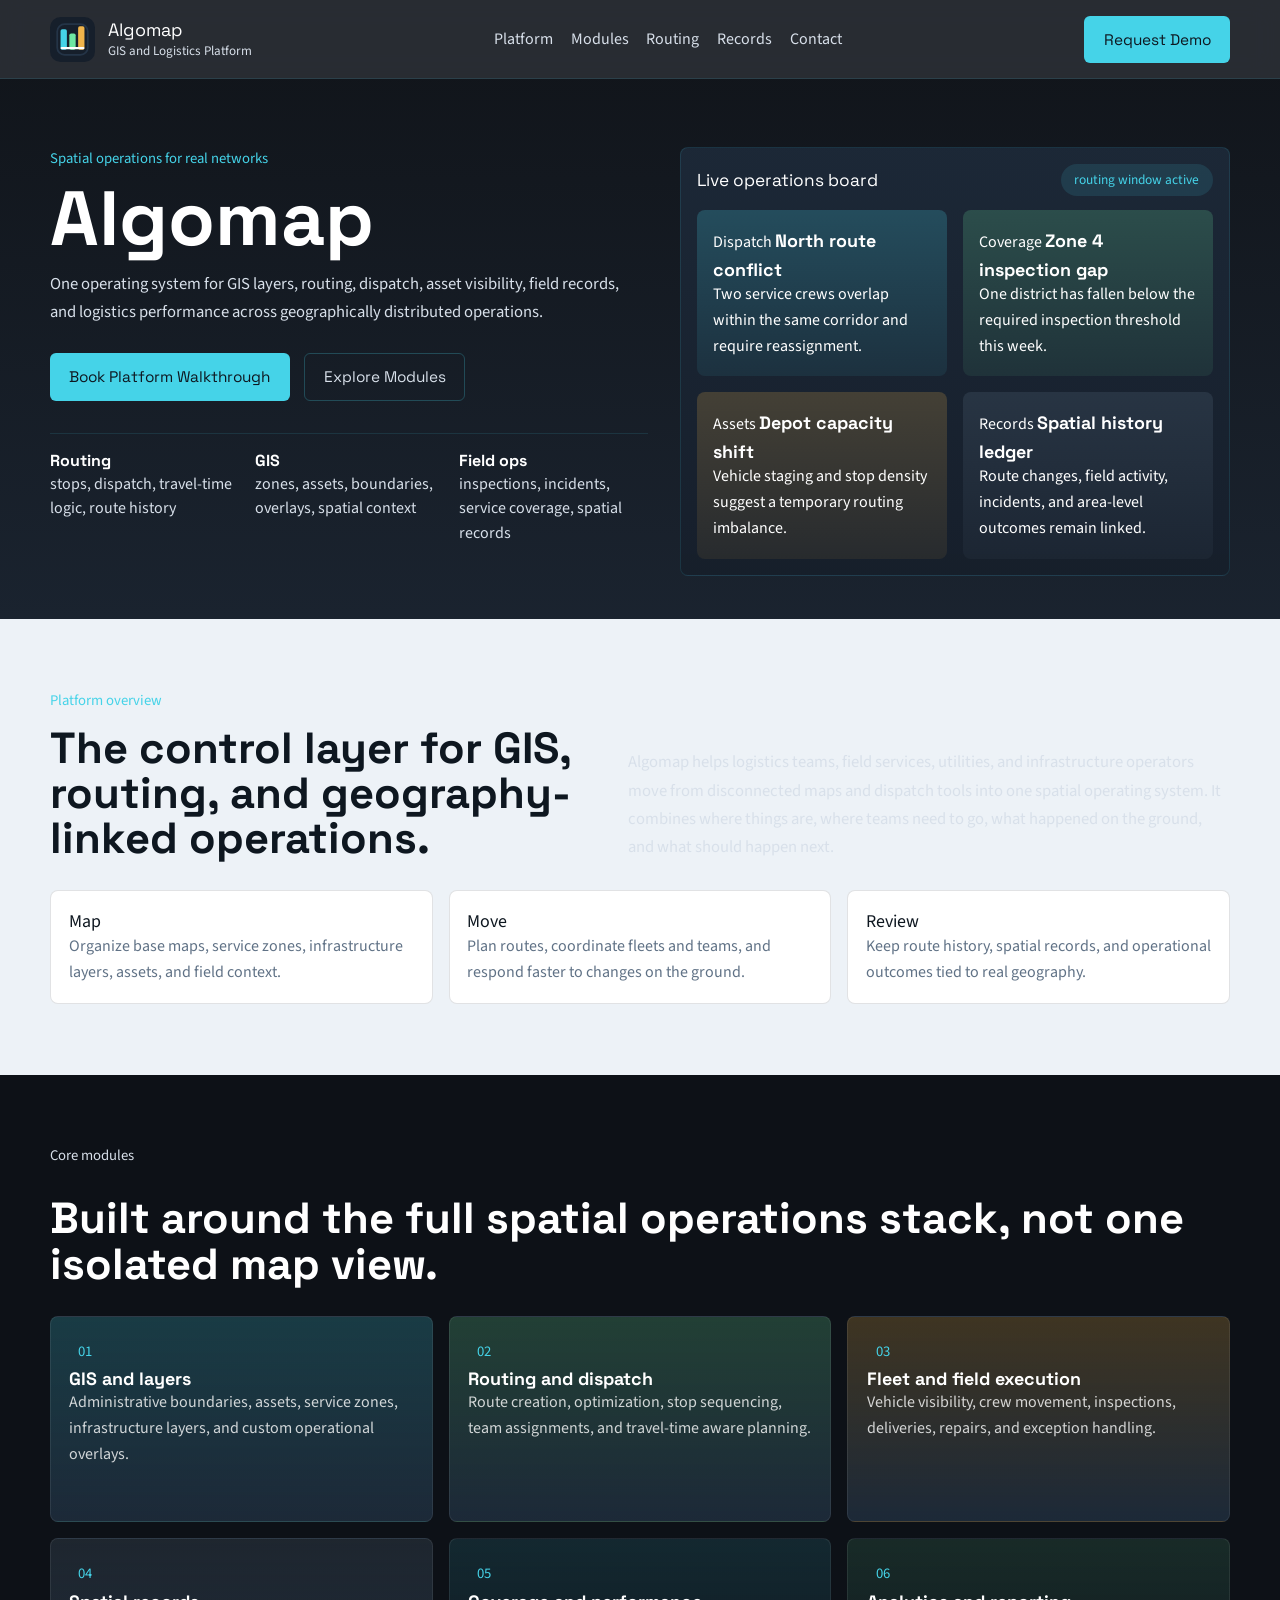
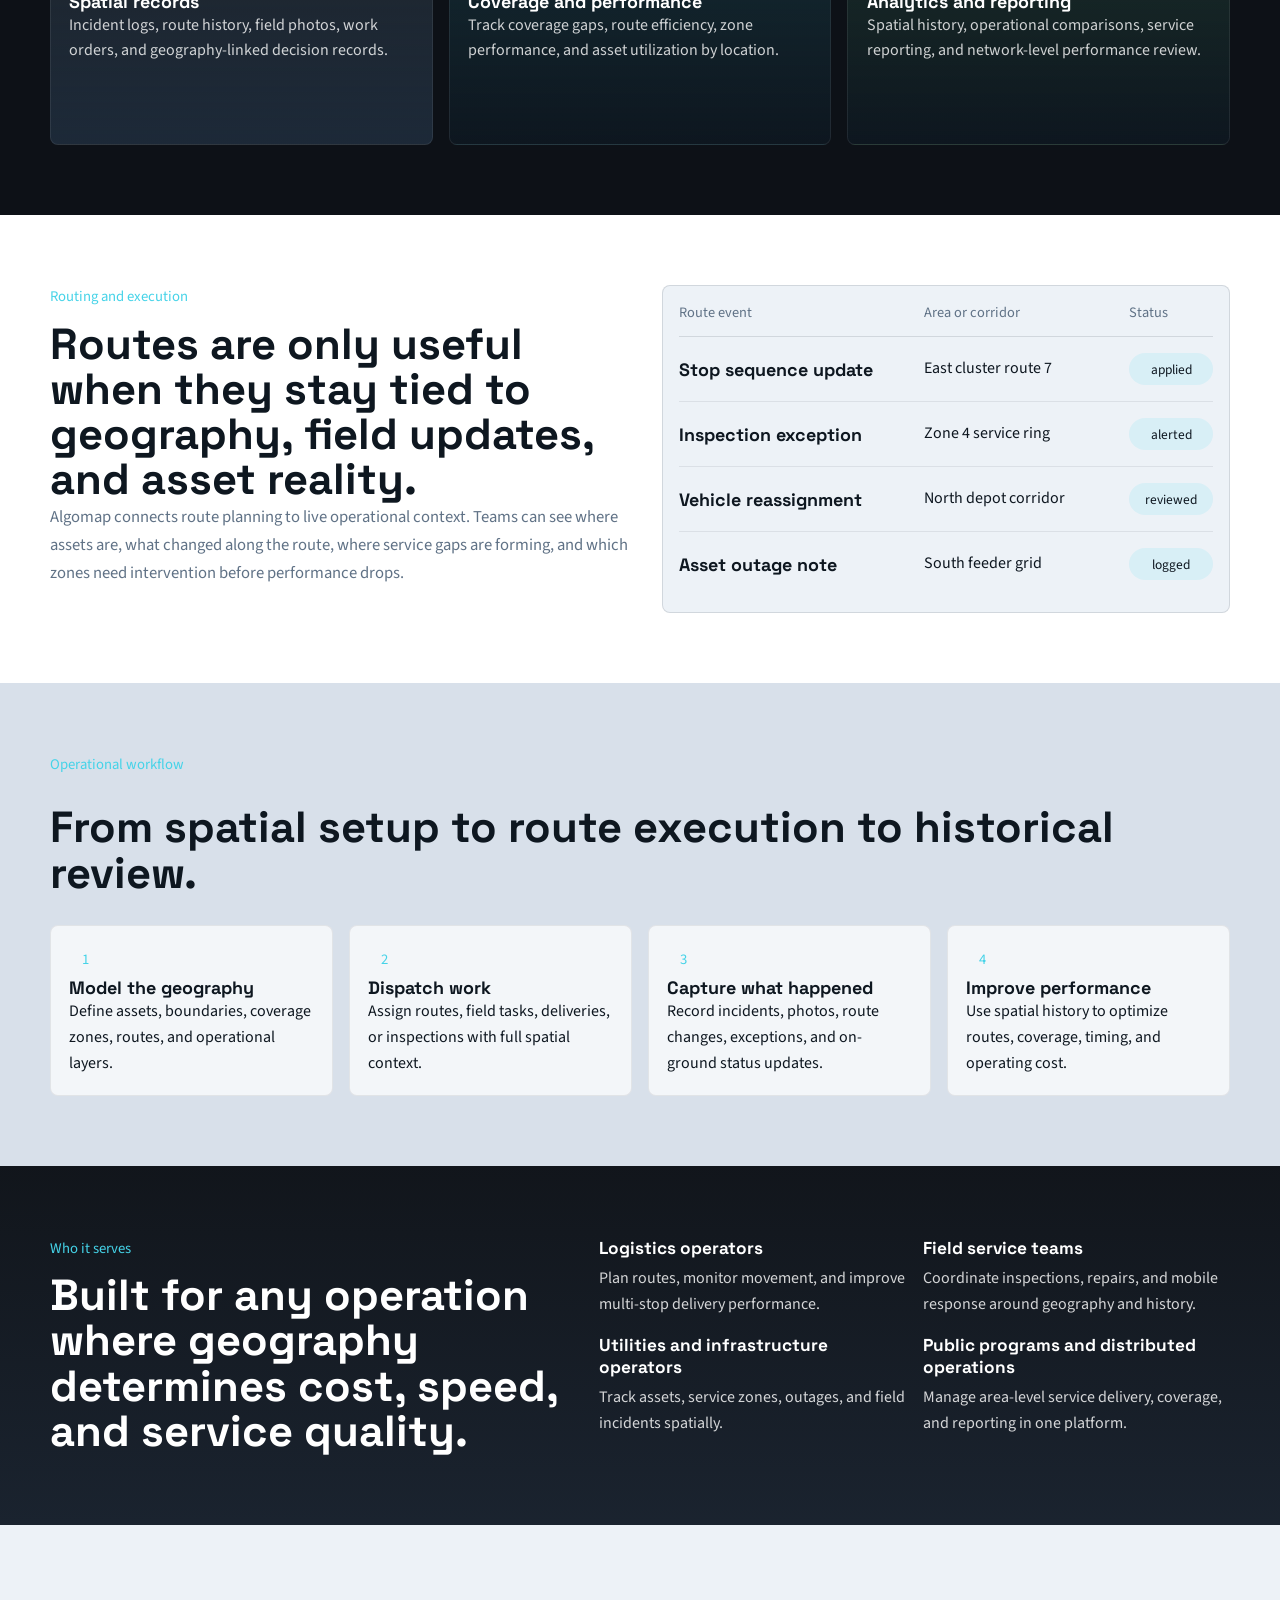
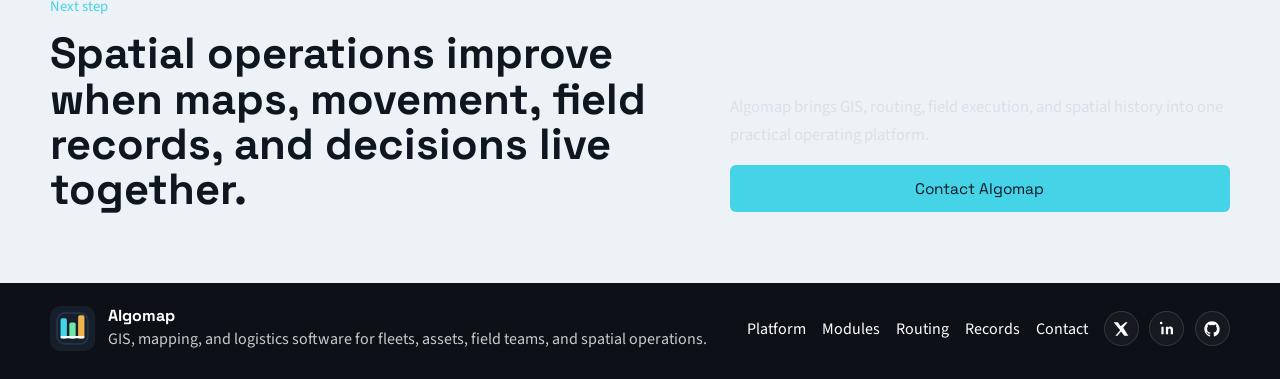
==== index.html @ 6ee9ac5b "Initial Algomap website" ====
<!DOCTYPE html>
<html lang="en">
<head>
  <meta charset="UTF-8">
  <meta name="viewport" content="width=device-width, initial-scale=1.0">
  <meta name="description" content="Algomap is a GIS, mapping, and logistics operations platform for routing, field teams, assets, and spatial analytics.">
  <title>Algomap | GIS and Logistics Platform</title>
  <link rel="preconnect" href="https://fonts.googleapis.com">
  <link rel="preconnect" href="https://fonts.gstatic.com" crossorigin>
  <link href="https://fonts.googleapis.com/css2?family=Space+Grotesk:wght@500;700&family=Source+Sans+3:wght@400;500;600;700&display=swap" rel="stylesheet">
  <link rel="icon" href="logo-mark.svg" type="image/svg+xml">
  <link rel="stylesheet" href="style.css">
</head>
<body>
  <header class="site-header">
    <div class="shell nav-shell">
      <a class="brand-link" href="./index.html" aria-label="Algomap home">
        <img class="brand-mark" src="logo-mark.svg" alt="Algomap logo">
        <div class="brand-copy">
          <span class="brand-name">Algomap</span>
          <span class="brand-subtitle">GIS and Logistics Platform</span>
        </div>
      </a>
      <nav class="main-nav" aria-label="Primary navigation">
        <a href="./index.html#platform">Platform</a>
        <a href="./index.html#modules">Modules</a>
        <a href="./index.html#routing">Routing</a>
        <a href="./index.html#records">Records</a>
        <a href="./contact.html">Contact</a>
      </nav>
      <a class="button button-solid" href="./contact.html">Request Demo</a>
    </div>
  </header>

  <main>
    <section class="hero-band">
      <div class="shell hero-shell">
        <div class="hero-copy">
          <span class="kicker">Spatial operations for real networks</span>
          <h1>Algomap</h1>
          <p class="hero-intro">One operating system for GIS layers, routing, dispatch, asset visibility, field records, and logistics performance across geographically distributed operations.</p>
          <div class="hero-actions">
            <a class="button button-solid" href="./contact.html">Book Platform Walkthrough</a>
            <a class="button button-outline" href="./index.html#modules">Explore Modules</a>
          </div>
          <div class="hero-metrics">
            <div>
              <strong>Routing</strong>
              <span>stops, dispatch, travel-time logic, route history</span>
            </div>
            <div>
              <strong>GIS</strong>
              <span>zones, assets, boundaries, overlays, spatial context</span>
            </div>
            <div>
              <strong>Field ops</strong>
              <span>inspections, incidents, service coverage, spatial records</span>
            </div>
          </div>
        </div>

        <div class="hero-console" aria-label="Spatial operations overview">
          <div class="console-head">
            <span class="console-title">Live operations board</span>
            <span class="console-chip">routing window active</span>
          </div>
          <div class="console-grid">
            <article class="signal-card signal-cyan">
              <span class="panel-label">Dispatch</span>
              <strong>North route conflict</strong>
              <p>Two service crews overlap within the same corridor and require reassignment.</p>
            </article>
            <article class="signal-card signal-green">
              <span class="panel-label">Coverage</span>
              <strong>Zone 4 inspection gap</strong>
              <p>One district has fallen below the required inspection threshold this week.</p>
            </article>
            <article class="signal-card signal-amber">
              <span class="panel-label">Assets</span>
              <strong>Depot capacity shift</strong>
              <p>Vehicle staging and stop density suggest a temporary routing imbalance.</p>
            </article>
            <article class="signal-card signal-slate">
              <span class="panel-label">Records</span>
              <strong>Spatial history ledger</strong>
              <p>Route changes, field activity, incidents, and area-level outcomes remain linked.</p>
            </article>
          </div>
        </div>
      </div>
    </section>

    <section class="section-band section-fog" id="platform">
      <div class="shell section-shell section-split">
        <div>
          <span class="kicker">Platform overview</span>
          <h2>The control layer for GIS, routing, and geography-linked operations.</h2>
        </div>
        <p class="section-copy">Algomap helps logistics teams, field services, utilities, and infrastructure operators move from disconnected maps and dispatch tools into one spatial operating system. It combines where things are, where teams need to go, what happened on the ground, and what should happen next.</p>
      </div>
      <div class="shell strip-grid">
        <article class="strip-card">
          <span>Map</span>
          <p>Organize base maps, service zones, infrastructure layers, assets, and field context.</p>
        </article>
        <article class="strip-card">
          <span>Move</span>
          <p>Plan routes, coordinate fleets and teams, and respond faster to changes on the ground.</p>
        </article>
        <article class="strip-card">
          <span>Review</span>
          <p>Keep route history, spatial records, and operational outcomes tied to real geography.</p>
        </article>
      </div>
    </section>

    <section class="section-band section-night" id="modules">
      <div class="shell section-shell">
        <span class="kicker kicker-light">Core modules</span>
        <h2 class="heading-light">Built around the full spatial operations stack, not one isolated map view.</h2>
      </div>
      <div class="shell module-grid">
        <article class="module-card module-cyan">
          <span class="module-tag">01</span>
          <h3>GIS and layers</h3>
          <p>Administrative boundaries, assets, service zones, infrastructure layers, and custom operational overlays.</p>
        </article>
        <article class="module-card module-green">
          <span class="module-tag">02</span>
          <h3>Routing and dispatch</h3>
          <p>Route creation, optimization, stop sequencing, team assignments, and travel-time aware planning.</p>
        </article>
        <article class="module-card module-amber">
          <span class="module-tag">03</span>
          <h3>Fleet and field execution</h3>
          <p>Vehicle visibility, crew movement, inspections, deliveries, repairs, and exception handling.</p>
        </article>
        <article class="module-card module-slate">
          <span class="module-tag">04</span>
          <h3>Spatial records</h3>
          <p>Incident logs, route history, field photos, work orders, and geography-linked decision records.</p>
        </article>
        <article class="module-card module-cyan-dark">
          <span class="module-tag">05</span>
          <h3>Coverage and performance</h3>
          <p>Track coverage gaps, route efficiency, zone performance, and asset utilization by location.</p>
        </article>
        <article class="module-card module-green-dark">
          <span class="module-tag">06</span>
          <h3>Analytics and reporting</h3>
          <p>Spatial history, operational comparisons, service reporting, and network-level performance review.</p>
        </article>
      </div>
    </section>

    <section class="section-band section-paper" id="routing">
      <div class="shell records-layout">
        <div class="records-copy">
          <span class="kicker">Routing and execution</span>
          <h2>Routes are only useful when they stay tied to geography, field updates, and asset reality.</h2>
          <p class="section-copy">Algomap connects route planning to live operational context. Teams can see where assets are, what changed along the route, where service gaps are forming, and which zones need intervention before performance drops.</p>
        </div>
        <div class="ledger-panel">
          <div class="ledger-head">
            <span>Route event</span>
            <span>Area or corridor</span>
            <span>Status</span>
          </div>
          <div class="ledger-row">
            <strong>Stop sequence update</strong>
            <span>East cluster route 7</span>
            <em>applied</em>
          </div>
          <div class="ledger-row">
            <strong>Inspection exception</strong>
            <span>Zone 4 service ring</span>
            <em>alerted</em>
          </div>
          <div class="ledger-row">
            <strong>Vehicle reassignment</strong>
            <span>North depot corridor</span>
            <em>reviewed</em>
          </div>
          <div class="ledger-row">
            <strong>Asset outage note</strong>
            <span>South feeder grid</span>
            <em>logged</em>
          </div>
        </div>
      </div>
    </section>

    <section class="section-band section-mist" id="records">
      <div class="shell section-shell">
        <span class="kicker">Operational workflow</span>
        <h2>From spatial setup to route execution to historical review.</h2>
      </div>
      <div class="shell workflow-grid">
        <article class="workflow-step">
          <span class="step-no">1</span>
          <h3>Model the geography</h3>
          <p>Define assets, boundaries, coverage zones, routes, and operational layers.</p>
        </article>
        <article class="workflow-step">
          <span class="step-no">2</span>
          <h3>Dispatch work</h3>
          <p>Assign routes, field tasks, deliveries, or inspections with full spatial context.</p>
        </article>
        <article class="workflow-step">
          <span class="step-no">3</span>
          <h3>Capture what happened</h3>
          <p>Record incidents, photos, route changes, exceptions, and on-ground status updates.</p>
        </article>
        <article class="workflow-step">
          <span class="step-no">4</span>
          <h3>Improve performance</h3>
          <p>Use spatial history to optimize routes, coverage, timing, and operating cost.</p>
        </article>
      </div>
    </section>

    <section class="section-band section-grid">
      <div class="shell audience-layout">
        <article>
          <span class="kicker kicker-dark">Who it serves</span>
          <h2>Built for any operation where geography determines cost, speed, and service quality.</h2>
        </article>
        <div class="audience-grid">
          <div>
            <strong>Logistics operators</strong>
            <p>Plan routes, monitor movement, and improve multi-stop delivery performance.</p>
          </div>
          <div>
            <strong>Field service teams</strong>
            <p>Coordinate inspections, repairs, and mobile response around geography and history.</p>
          </div>
          <div>
            <strong>Utilities and infrastructure operators</strong>
            <p>Track assets, service zones, outages, and field incidents spatially.</p>
          </div>
          <div>
            <strong>Public programs and distributed operations</strong>
            <p>Manage area-level service delivery, coverage, and reporting in one platform.</p>
          </div>
        </div>
      </div>
    </section>

    <section class="section-band section-fog">
      <div class="shell closing-band">
        <div>
          <span class="kicker">Next step</span>
          <h2>Spatial operations improve when maps, movement, field records, and decisions live together.</h2>
        </div>
        <div class="closing-copy">
          <p>Algomap brings GIS, routing, field execution, and spatial history into one practical operating platform.</p>
          <a class="button button-solid" href="./contact.html">Contact Algomap</a>
        </div>
      </div>
    </section>
  </main>

  <footer class="site-footer">
    <div class="shell footer-shell">
      <div class="footer-brand">
        <img class="brand-mark" src="logo-mark.svg" alt="Algomap logo">
        <div>
          <strong>Algomap</strong>
          <p>GIS, mapping, and logistics software for fleets, assets, field teams, and spatial operations.</p>
        </div>
      </div>
      <div class="footer-links">
        <a href="./index.html#platform">Platform</a>
        <a href="./index.html#modules">Modules</a>
        <a href="./index.html#routing">Routing</a>
        <a href="./index.html#records">Records</a>
        <a href="./contact.html">Contact</a>
      </div>
      <div class="footer-social" aria-label="Social media">
        <a href="#" aria-label="X"><svg viewBox="0 0 24 24" aria-hidden="true"><path d="M18.9 2H22l-6.77 7.74L23 22h-6.09l-4.77-6.23L6.69 22H3.58l7.24-8.28L1 2h6.25l4.31 5.7L18.9 2z"></path></svg></a>
        <a href="#" aria-label="LinkedIn"><svg viewBox="0 0 24 24" aria-hidden="true"><path d="M6.94 8.5H3.56V20h3.38V8.5zM5.25 3A2 2 0 103 5a2 2 0 002.25-2zM21 13.02C21 9.74 19.25 8.2 16.91 8.2c-1.89 0-2.74 1.04-3.22 1.77V8.5h-3.37c.04.97 0 11.5 0 11.5h3.37v-6.42c0-.34.02-.68.12-.92.27-.68.88-1.38 1.9-1.38 1.34 0 1.88 1.03 1.88 2.54V20H21v-6.98z"></path></svg></a>
        <a href="#" aria-label="GitHub"><svg viewBox="0 0 24 24" aria-hidden="true"><path d="M12 .5C5.65.5.5 5.72.5 12.15c0 5.14 3.29 9.5 7.86 11.04.57.1.78-.25.78-.56 0-.28-.01-1.2-.02-2.18-3.2.71-3.88-1.38-3.88-1.38-.52-1.36-1.28-1.72-1.28-1.72-1.04-.72.08-.71.08-.71 1.15.08 1.76 1.2 1.76 1.2 1.02 1.78 2.68 1.27 3.33.97.1-.75.4-1.27.73-1.56-2.55-.3-5.24-1.3-5.24-5.76 0-1.27.45-2.31 1.18-3.13-.12-.3-.51-1.52.11-3.18 0 0 .97-.32 3.17 1.2a10.8 10.8 0 015.78 0c2.2-1.52 3.17-1.2 3.17-1.2.62 1.66.23 2.88.11 3.18.73.82 1.18 1.86 1.18 3.13 0 4.47-2.7 5.46-5.28 5.76.41.36.79 1.08.79 2.18 0 1.58-.01 2.85-.01 3.24 0 .31.2.67.79.56A11.69 11.69 0 0023.5 12.15C23.5 5.72 18.35.5 12 .5z"></path></svg></a>
      </div>
    </div>
  </footer>
</body>
</html>
---- style.css ----
:root {
  --night: #0d1117;
  --slate: #161f2b;
  --panel: #1d2a39;
  --steel: #5d7387;
  --cyan: #45d3e8;
  --green: #6ee7a2;
  --amber: #f0b44a;
  --rose: #e7846d;
  --mist: #d8e0ea;
  --fog: #edf2f7;
  --white: #ffffff;
  --ink: #0e1720;
  --muted: #607286;
  --grid: #243447;
  --line: rgba(14, 23, 32, 0.12);
}

*,
*::before,
*::after { box-sizing: border-box; }

html { scroll-behavior: smooth; }

body {
  margin: 0;
  font-family: "Source Sans 3", sans-serif;
  color: var(--ink);
  background: var(--fog);
}

img { display: block; max-width: 100%; }
a { color: inherit; }
button, input, textarea { font: inherit; }
h1, h2, h3, strong, .brand-name, .button, .console-title {
  font-family: "Space Grotesk", sans-serif;
}
h1, h2, h3, p { margin: 0; }

.shell {
  width: min(1180px, calc(100% - 2rem));
  margin: 0 auto;
}

.site-header {
  position: sticky;
  top: 0;
  z-index: 10;
  background: rgba(13, 17, 23, 0.88);
  backdrop-filter: blur(14px);
  border-bottom: 1px solid rgba(69, 211, 232, 0.12);
}

.nav-shell {
  display: flex;
  align-items: center;
  justify-content: space-between;
  gap: 1rem;
  min-height: 4.9rem;
}

.brand-link {
  display: flex;
  align-items: center;
  gap: 0.8rem;
  text-decoration: none;
  color: var(--white);
}

.brand-mark {
  width: 2.8rem;
  height: 2.8rem;
}

.brand-copy {
  display: flex;
  flex-direction: column;
  gap: 0.08rem;
}

.brand-name { font-size: 1.12rem; }
.brand-subtitle { font-size: 0.82rem; color: var(--mist); }

.main-nav {
  display: flex;
  align-items: center;
  gap: 1.1rem;
  color: var(--mist);
}

.main-nav a,
.footer-links a { text-decoration: none; }

.button {
  display: inline-flex;
  align-items: center;
  justify-content: center;
  min-height: 2.95rem;
  padding: 0 1.15rem;
  border-radius: 6px;
  border: 1px solid transparent;
  text-decoration: none;
  font-size: 0.96rem;
}

.button-solid {
  background: var(--cyan);
  color: var(--ink);
}

.button-outline {
  background: transparent;
  border-color: rgba(69, 211, 232, 0.25);
  color: var(--mist);
}

.hero-band {
  background:
    linear-gradient(180deg, rgba(13, 17, 23, 0.98), rgba(22, 31, 43, 0.98)),
    linear-gradient(90deg, rgba(69, 211, 232, 0.08), transparent 44%);
  color: var(--white);
}

.hero-shell {
  display: grid;
  grid-template-columns: minmax(0, 1fr) minmax(360px, 0.92fr);
  gap: 2rem;
  align-items: start;
  padding: 4.2rem 0 2.7rem;
}

.kicker {
  display: inline-block;
  margin-bottom: 0.9rem;
  font-size: 0.92rem;
  color: var(--cyan);
}

.kicker-light { color: var(--mist); }
.kicker-dark { color: var(--cyan); }

.hero-copy h1 {
  font-size: 4.8rem;
  line-height: 0.92;
  margin-bottom: 1rem;
}

.hero-intro,
.section-copy,
.closing-copy p {
  max-width: 44rem;
  line-height: 1.7;
  color: var(--mist);
  font-size: 1.04rem;
}

.hero-actions {
  display: flex;
  gap: 0.9rem;
  margin-top: 1.7rem;
}

.hero-metrics {
  display: grid;
  grid-template-columns: repeat(3, minmax(0, 1fr));
  gap: 1rem;
  margin-top: 2rem;
  padding-top: 1rem;
  border-top: 1px solid rgba(69, 211, 232, 0.12);
}

.hero-metrics span {
  display: block;
  color: var(--mist);
  line-height: 1.55;
}

.hero-console {
  padding: 1rem;
  border: 1px solid rgba(69, 211, 232, 0.12);
  border-radius: 8px;
  background: linear-gradient(180deg, rgba(29, 42, 57, 0.92), rgba(22, 31, 43, 0.96));
}

.console-head {
  display: flex;
  align-items: center;
  justify-content: space-between;
  padding-bottom: 0.9rem;
}

.console-title { font-size: 1.08rem; }

.console-chip,
.module-tag,
.step-no,
.panel-label,
.ledger-row em {
  display: inline-flex;
  align-items: center;
  justify-content: center;
  min-height: 2rem;
}

.console-chip {
  padding: 0 0.85rem;
  border-radius: 999px;
  background: rgba(69, 211, 232, 0.12);
  color: var(--cyan);
  font-size: 0.84rem;
}

.console-grid,
.module-grid,
.workflow-grid,
.audience-grid,
.strip-grid,
.contact-grid {
  display: grid;
  gap: 1rem;
}

.console-grid {
  grid-template-columns: repeat(2, minmax(0, 1fr));
}

.signal-card,
.module-card,
.workflow-step,
.strip-card,
.contact-panel,
.contact-form {
  border-radius: 8px;
}

.signal-card {
  min-height: 10.4rem;
  padding: 1rem;
}

.signal-card strong,
.strip-card span,
.module-card h3,
.workflow-step h3,
.ledger-row strong,
.contact-panel h2 {
  font-size: 1.12rem;
}

.signal-card p,
.strip-card p,
.module-card p,
.workflow-step p,
.audience-grid p,
.contact-list li,
.contact-note a,
.ledger-row span {
  line-height: 1.62;
}

.signal-cyan { background: linear-gradient(180deg, rgba(69, 211, 232, 0.22), rgba(69, 211, 232, 0.08)); }
.signal-green { background: linear-gradient(180deg, rgba(110, 231, 162, 0.2), rgba(110, 231, 162, 0.08)); }
.signal-amber { background: linear-gradient(180deg, rgba(240, 180, 74, 0.2), rgba(240, 180, 74, 0.08)); }
.signal-slate { background: linear-gradient(180deg, rgba(93, 115, 135, 0.22), rgba(93, 115, 135, 0.08)); }

.section-band { padding: 4.4rem 0; }
.section-fog { background: var(--fog); }
.section-paper { background: var(--white); }
.section-night { background: var(--night); color: var(--white); }
.section-mist { background: var(--mist); }
.section-grid {
  background:
    linear-gradient(180deg, rgba(13, 17, 23, 0.98), rgba(22, 31, 43, 0.98)),
    linear-gradient(90deg, rgba(69, 211, 232, 0.06), transparent 42%);
  color: var(--white);
}

.section-shell {
  display: grid;
  gap: 1rem;
  margin-bottom: 1.8rem;
}

.section-split {
  grid-template-columns: minmax(0, 0.86fr) minmax(280px, 0.92fr);
  align-items: end;
}

.section-shell h2,
.records-copy h2,
.contact-hero h1,
.audience-layout h2,
.closing-band h2 {
  font-size: 2.72rem;
  line-height: 1.04;
}

.heading-light { color: var(--white); }

.strip-grid { grid-template-columns: repeat(3, minmax(0, 1fr)); }

.strip-card {
  padding: 1.1rem;
  background: var(--white);
  border: 1px solid var(--line);
}

.strip-card p,
.records-copy .section-copy,
.contact-hero .hero-intro {
  color: var(--muted);
}

.module-grid { grid-template-columns: repeat(3, minmax(0, 1fr)); }

.module-card {
  min-height: 12.9rem;
  padding: 1.15rem;
  color: var(--white);
  border: 1px solid rgba(255, 255, 255, 0.08);
}

.module-card p { color: rgba(255, 255, 255, 0.8); }
.module-cyan { background: linear-gradient(180deg, rgba(69, 211, 232, 0.22), rgba(29, 42, 57, 0.98)); }
.module-green { background: linear-gradient(180deg, rgba(110, 231, 162, 0.22), rgba(29, 42, 57, 0.98)); }
.module-amber { background: linear-gradient(180deg, rgba(240, 180, 74, 0.22), rgba(29, 42, 57, 0.98)); }
.module-slate { background: linear-gradient(180deg, rgba(93, 115, 135, 0.22), rgba(29, 42, 57, 0.98)); }
.module-cyan-dark { background: linear-gradient(180deg, rgba(69, 211, 232, 0.12), rgba(14, 23, 32, 0.98)); }
.module-green-dark { background: linear-gradient(180deg, rgba(110, 231, 162, 0.12), rgba(14, 23, 32, 0.98)); }

.records-layout {
  display: grid;
  grid-template-columns: minmax(0, 0.92fr) minmax(320px, 0.88fr);
  gap: 1.2rem;
  align-items: start;
}

.ledger-panel {
  padding: 1rem;
  background: var(--fog);
  border: 1px solid var(--line);
  border-radius: 8px;
}

.ledger-head,
.ledger-row {
  display: grid;
  grid-template-columns: minmax(0, 1.2fr) minmax(130px, 1fr) 84px;
  gap: 0.8rem;
  align-items: center;
}

.ledger-head {
  padding: 0 0 0.8rem;
  font-size: 0.9rem;
  color: var(--muted);
  border-bottom: 1px solid var(--line);
}

.ledger-row {
  padding: 1rem 0;
  border-bottom: 1px solid rgba(14, 23, 32, 0.08);
}

.ledger-row:last-child { border-bottom: 0; }

.ledger-row em {
  padding: 0 0.72rem;
  border-radius: 999px;
  background: rgba(69, 211, 232, 0.12);
  color: var(--ink);
  font-style: normal;
  font-size: 0.84rem;
}

.workflow-grid { grid-template-columns: repeat(4, minmax(0, 1fr)); }

.workflow-step {
  padding: 1.15rem;
  background: rgba(255, 255, 255, 0.7);
  border: 1px solid rgba(14, 23, 32, 0.08);
}

.step-no,
.module-tag {
  min-width: 2rem;
  color: var(--cyan);
  font-size: 0.92rem;
}

.audience-layout {
  display: grid;
  grid-template-columns: minmax(0, 0.84fr) minmax(300px, 1fr);
  gap: 1.2rem;
  align-items: start;
}

.audience-grid { grid-template-columns: repeat(2, minmax(0, 1fr)); }

.audience-grid strong {
  display: block;
  margin-bottom: 0.45rem;
  font-size: 1.08rem;
  color: var(--white);
}

.audience-grid p { color: rgba(255, 255, 255, 0.82); }

.closing-band {
  display: grid;
  grid-template-columns: minmax(0, 0.95fr) minmax(280px, 0.72fr);
  gap: 1.2rem;
  align-items: end;
}

.closing-copy {
  display: grid;
  gap: 1rem;
}

.contact-main .contact-hero-band {
  padding-bottom: 1.8rem;
}

.contact-hero {
  display: grid;
  gap: 0.9rem;
  padding: 4rem 0 0;
}

.contact-grid {
  grid-template-columns: minmax(0, 0.8fr) minmax(0, 1fr);
}

.contact-panel,
.contact-form {
  padding: 1.2rem;
  background: var(--white);
  border: 1px solid var(--line);
}

.contact-list {
  margin: 1rem 0 0;
  padding-left: 1.2rem;
}

.contact-list li + li { margin-top: 0.5rem; }

.contact-note {
  margin-top: 1.5rem;
  padding-top: 1rem;
  border-top: 1px solid var(--line);
}

.contact-note strong,
.contact-form span {
  display: block;
  margin-bottom: 0.45rem;
}

.contact-form label {
  display: block;
  margin-bottom: 1rem;
}

.contact-form input,
.contact-form textarea {
  width: 100%;
  padding: 0.95rem 1rem;
  border-radius: 6px;
  border: 1px solid rgba(14, 23, 32, 0.12);
  background: var(--fog);
}

.contact-form textarea { resize: vertical; }

.site-footer {
  padding: 1.4rem 0 1.7rem;
  background: var(--night);
  color: var(--white);
}

.footer-shell {
  display: grid;
  grid-template-columns: minmax(0, 1fr) auto auto;
  gap: 1rem;
  align-items: center;
}

.footer-brand {
  display: flex;
  align-items: center;
  gap: 0.8rem;
}

.footer-brand p {
  color: rgba(255, 255, 255, 0.78);
  line-height: 1.55;
}

.footer-links {
  display: flex;
  flex-wrap: wrap;
  gap: 1rem;
}

.footer-social {
  display: flex;
  gap: 0.65rem;
}

.footer-social a {
  display: inline-flex;
  align-items: center;
  justify-content: center;
  width: 2.2rem;
  height: 2.2rem;
  border-radius: 999px;
  border: 1px solid rgba(255, 255, 255, 0.12);
  background: rgba(255, 255, 255, 0.04);
}

.footer-social svg {
  width: 1rem;
  height: 1rem;
  fill: currentColor;
}

@media (max-width: 1080px) {
  .hero-shell,
  .section-split,
  .records-layout,
  .audience-layout,
  .closing-band,
  .contact-grid,
  .footer-shell {
    grid-template-columns: 1fr;
  }

  .module-grid,
  .workflow-grid,
  .strip-grid {
    grid-template-columns: repeat(2, minmax(0, 1fr));
  }

  .hero-copy h1 { font-size: 4rem; }
}

@media (max-width: 820px) {
  .nav-shell,
  .main-nav,
  .hero-actions,
  .footer-shell,
  .footer-links,
  .module-grid,
  .workflow-grid,
  .strip-grid,
  .audience-grid,
  .console-grid {
    display: grid;
    grid-template-columns: 1fr;
  }

  .main-nav { justify-items: start; }

  .hero-copy h1,
  .section-shell h2,
  .records-copy h2,
  .contact-hero h1,
  .audience-layout h2,
  .closing-band h2 {
    font-size: 2.7rem;
  }

  .hero-metrics {
    grid-template-columns: 1fr;
  }

  .ledger-head { display: none; }

  .ledger-row {
    grid-template-columns: 1fr;
    gap: 0.25rem;
  }
}
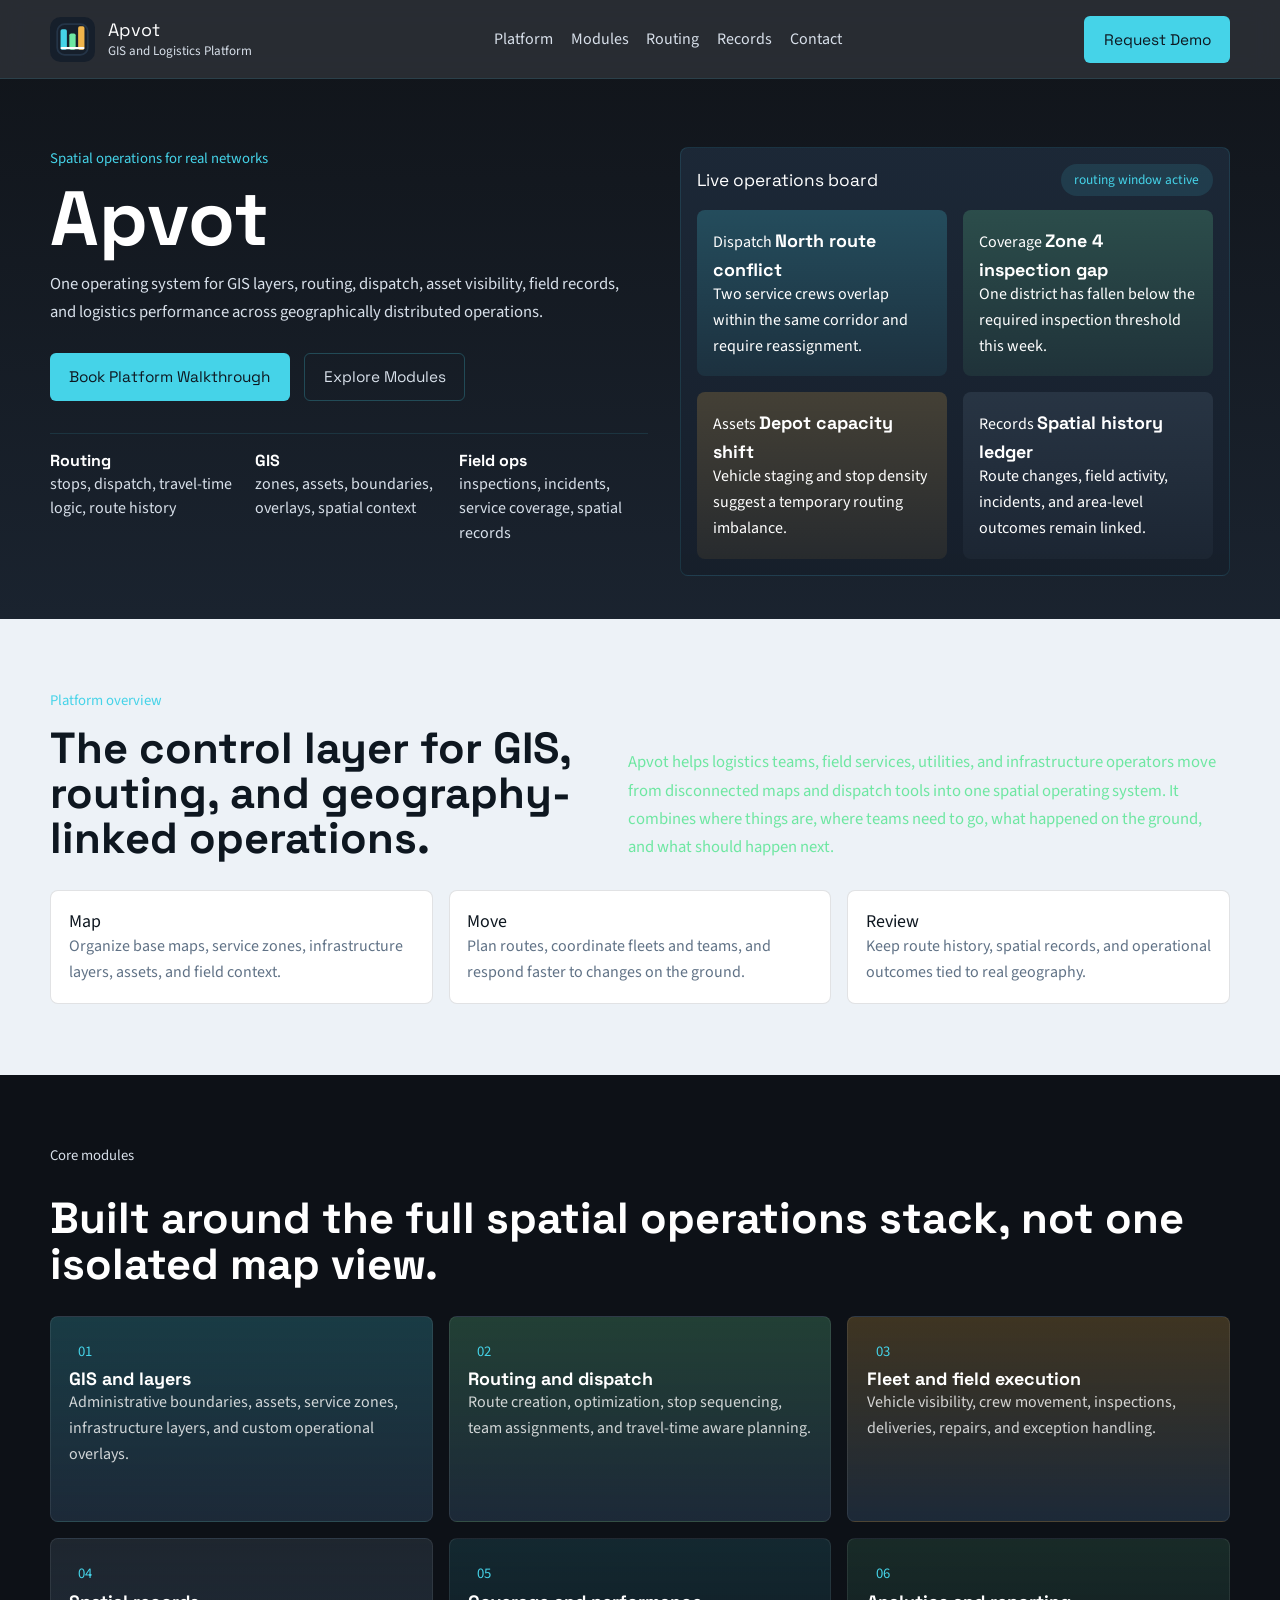
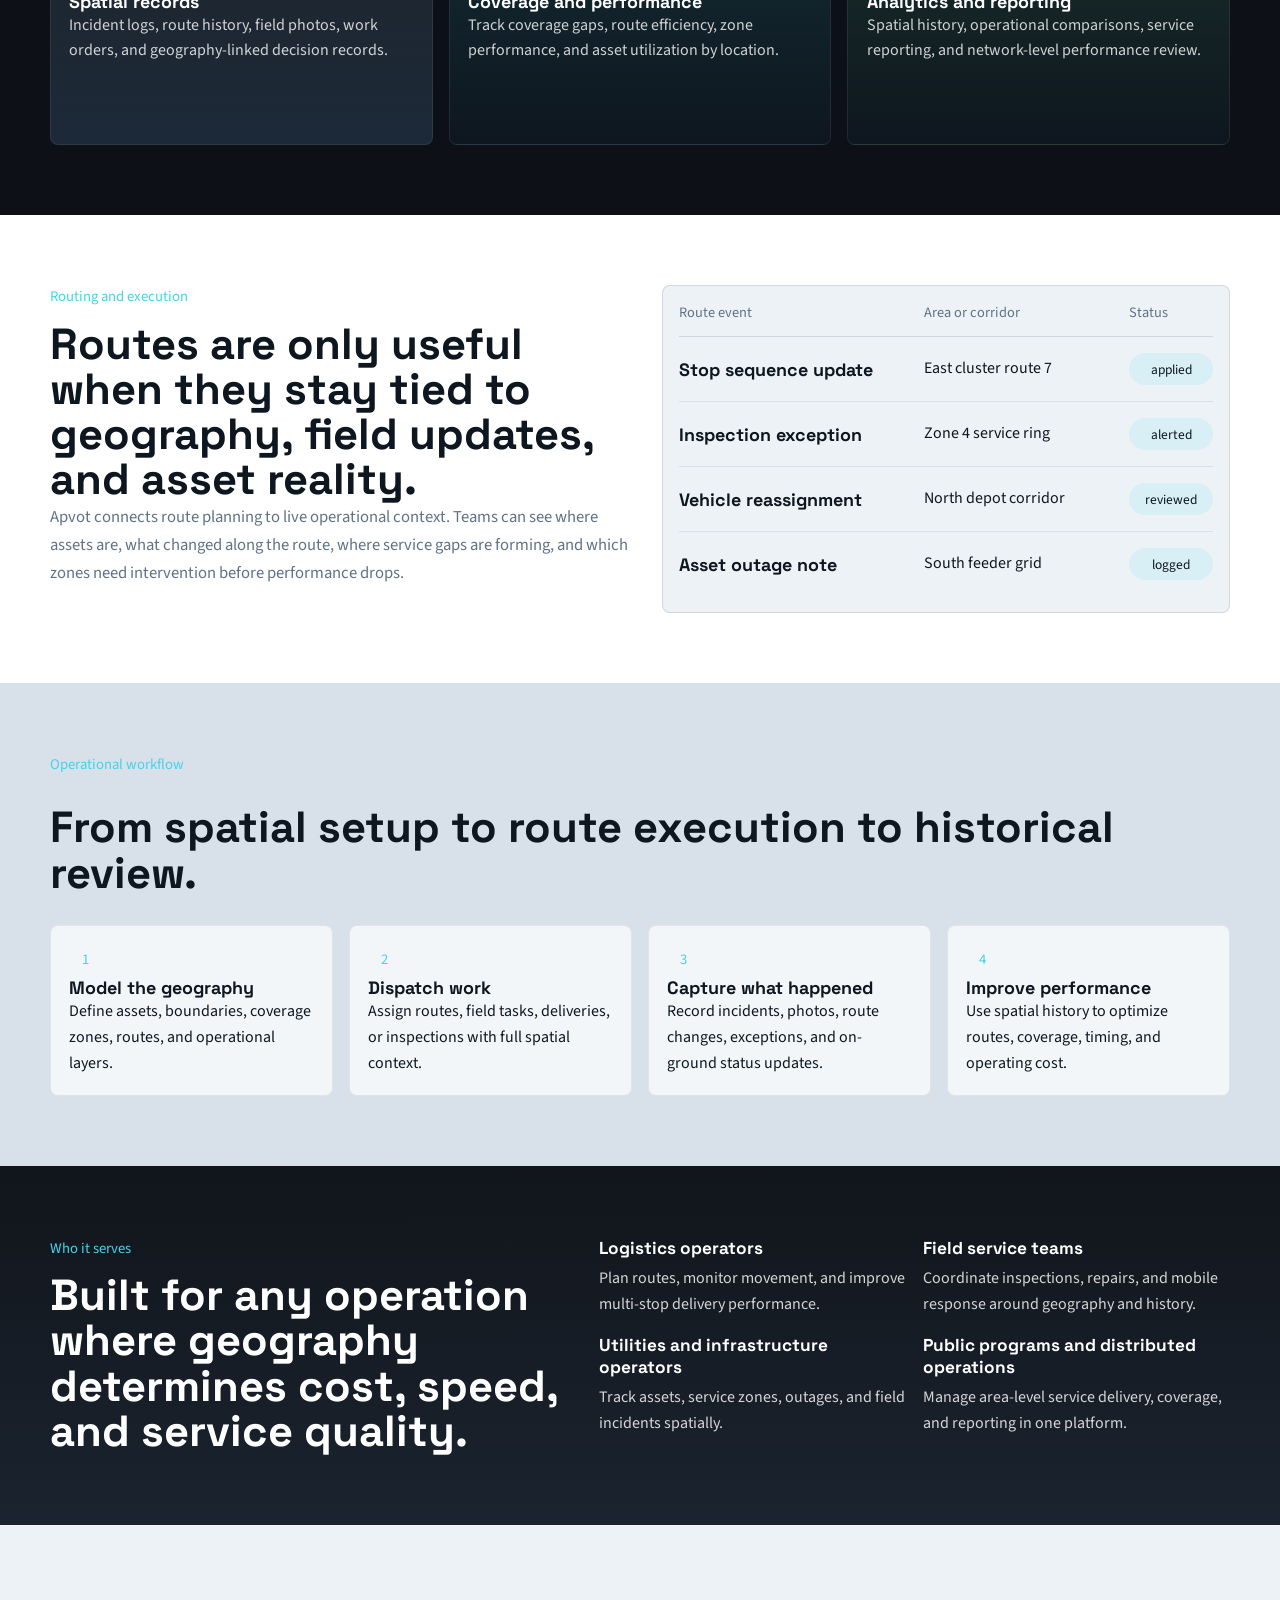
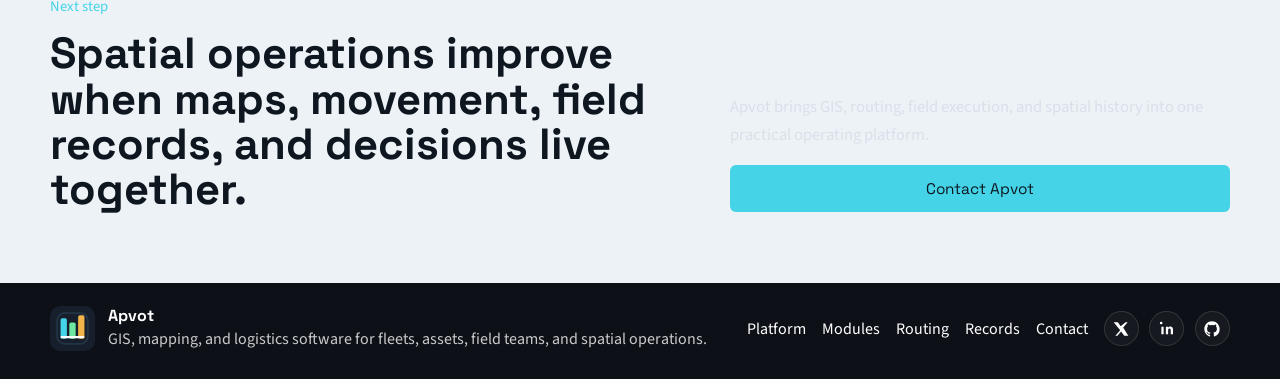
==== commit 4145d17c: "Update index.html" ====
--- a/index.html
+++ b/index.html
@@ -3,8 +3,8 @@
 <head>
   <meta charset="UTF-8">
   <meta name="viewport" content="width=device-width, initial-scale=1.0">
-  <meta name="description" content="Algomap is a GIS, mapping, and logistics operations platform for routing, field teams, assets, and spatial analytics.">
-  <title>Algomap | GIS and Logistics Platform</title>
+  <meta name="description" content="Apvot is a GIS, mapping, and logistics operations platform for routing, field teams, assets, and spatial analytics.">
+  <title>Apvot | GIS and Logistics Platform</title>
   <link rel="preconnect" href="https://fonts.googleapis.com">
   <link rel="preconnect" href="https://fonts.gstatic.com" crossorigin>
   <link href="https://fonts.googleapis.com/css2?family=Space+Grotesk:wght@500;700&family=Source+Sans+3:wght@400;500;600;700&display=swap" rel="stylesheet">
@@ -14,18 +14,18 @@
 <body>
   <header class="site-header">
     <div class="shell nav-shell">
-      <a class="brand-link" href="./index.html" aria-label="Algomap home">
-        <img class="brand-mark" src="logo-mark.svg" alt="Algomap logo">
+      <a class="brand-link" href="/" aria-label="Apvot home">
+        <img class="brand-mark" src="logo-mark.svg" alt="Apvot logo">
         <div class="brand-copy">
-          <span class="brand-name">Algomap</span>
+          <span class="brand-name">Apvot</span>
           <span class="brand-subtitle">GIS and Logistics Platform</span>
         </div>
       </a>
       <nav class="main-nav" aria-label="Primary navigation">
-        <a href="./index.html#platform">Platform</a>
-        <a href="./index.html#modules">Modules</a>
-        <a href="./index.html#routing">Routing</a>
-        <a href="./index.html#records">Records</a>
+        <a href="/#platform">Platform</a>
+        <a href="/#modules">Modules</a>
+        <a href="/#routing">Routing</a>
+        <a href="/#records">Records</a>
         <a href="./contact.html">Contact</a>
       </nav>
       <a class="button button-solid" href="./contact.html">Request Demo</a>
@@ -37,7 +37,7 @@
       <div class="shell hero-shell">
         <div class="hero-copy">
           <span class="kicker">Spatial operations for real networks</span>
-          <h1>Algomap</h1>
+          <h1>Apvot</h1>
           <p class="hero-intro">One operating system for GIS layers, routing, dispatch, asset visibility, field records, and logistics performance across geographically distributed operations.</p>
           <div class="hero-actions">
             <a class="button button-solid" href="./contact.html">Book Platform Walkthrough</a>
@@ -96,7 +96,7 @@
           <span class="kicker">Platform overview</span>
           <h2>The control layer for GIS, routing, and geography-linked operations.</h2>
         </div>
-        <p class="section-copy">Algomap helps logistics teams, field services, utilities, and infrastructure operators move from disconnected maps and dispatch tools into one spatial operating system. It combines where things are, where teams need to go, what happened on the ground, and what should happen next.</p>
+        <p class="section-copy accent-green-copy">Apvot helps logistics teams, field services, utilities, and infrastructure operators move from disconnected maps and dispatch tools into one spatial operating system. It combines where things are, where teams need to go, what happened on the ground, and what should happen next.</p>
       </div>
       <div class="shell strip-grid">
         <article class="strip-card">
@@ -158,7 +158,7 @@
         <div class="records-copy">
           <span class="kicker">Routing and execution</span>
           <h2>Routes are only useful when they stay tied to geography, field updates, and asset reality.</h2>
-          <p class="section-copy">Algomap connects route planning to live operational context. Teams can see where assets are, what changed along the route, where service gaps are forming, and which zones need intervention before performance drops.</p>
+          <p class="section-copy">Apvot connects route planning to live operational context. Teams can see where assets are, what changed along the route, where service gaps are forming, and which zones need intervention before performance drops.</p>
         </div>
         <div class="ledger-panel">
           <div class="ledger-head">
@@ -253,8 +253,8 @@
           <h2>Spatial operations improve when maps, movement, field records, and decisions live together.</h2>
         </div>
         <div class="closing-copy">
-          <p>Algomap brings GIS, routing, field execution, and spatial history into one practical operating platform.</p>
-          <a class="button button-solid" href="./contact.html">Contact Algomap</a>
+          <p class="accent-green-copy">Apvot brings GIS, routing, field execution, and spatial history into one practical operating platform.</p>
+          <a class="button button-solid" href="./contact.html">Contact Apvot</a>
         </div>
       </div>
     </section>
@@ -263,9 +263,9 @@
   <footer class="site-footer">
     <div class="shell footer-shell">
       <div class="footer-brand">
-        <img class="brand-mark" src="logo-mark.svg" alt="Algomap logo">
+        <img class="brand-mark" src="logo-mark.svg" alt="Apvot logo">
         <div>
-          <strong>Algomap</strong>
+          <strong>Apvot</strong>
           <p>GIS, mapping, and logistics software for fleets, assets, field teams, and spatial operations.</p>
         </div>
       </div>
--- a/style.css
+++ b/style.css
@@ -154,6 +154,10 @@
   font-size: 1.04rem;
 }
 
+.accent-green-copy {
+  color: var(--green);
+}
+
 .hero-actions {
   display: flex;
   gap: 0.9rem;
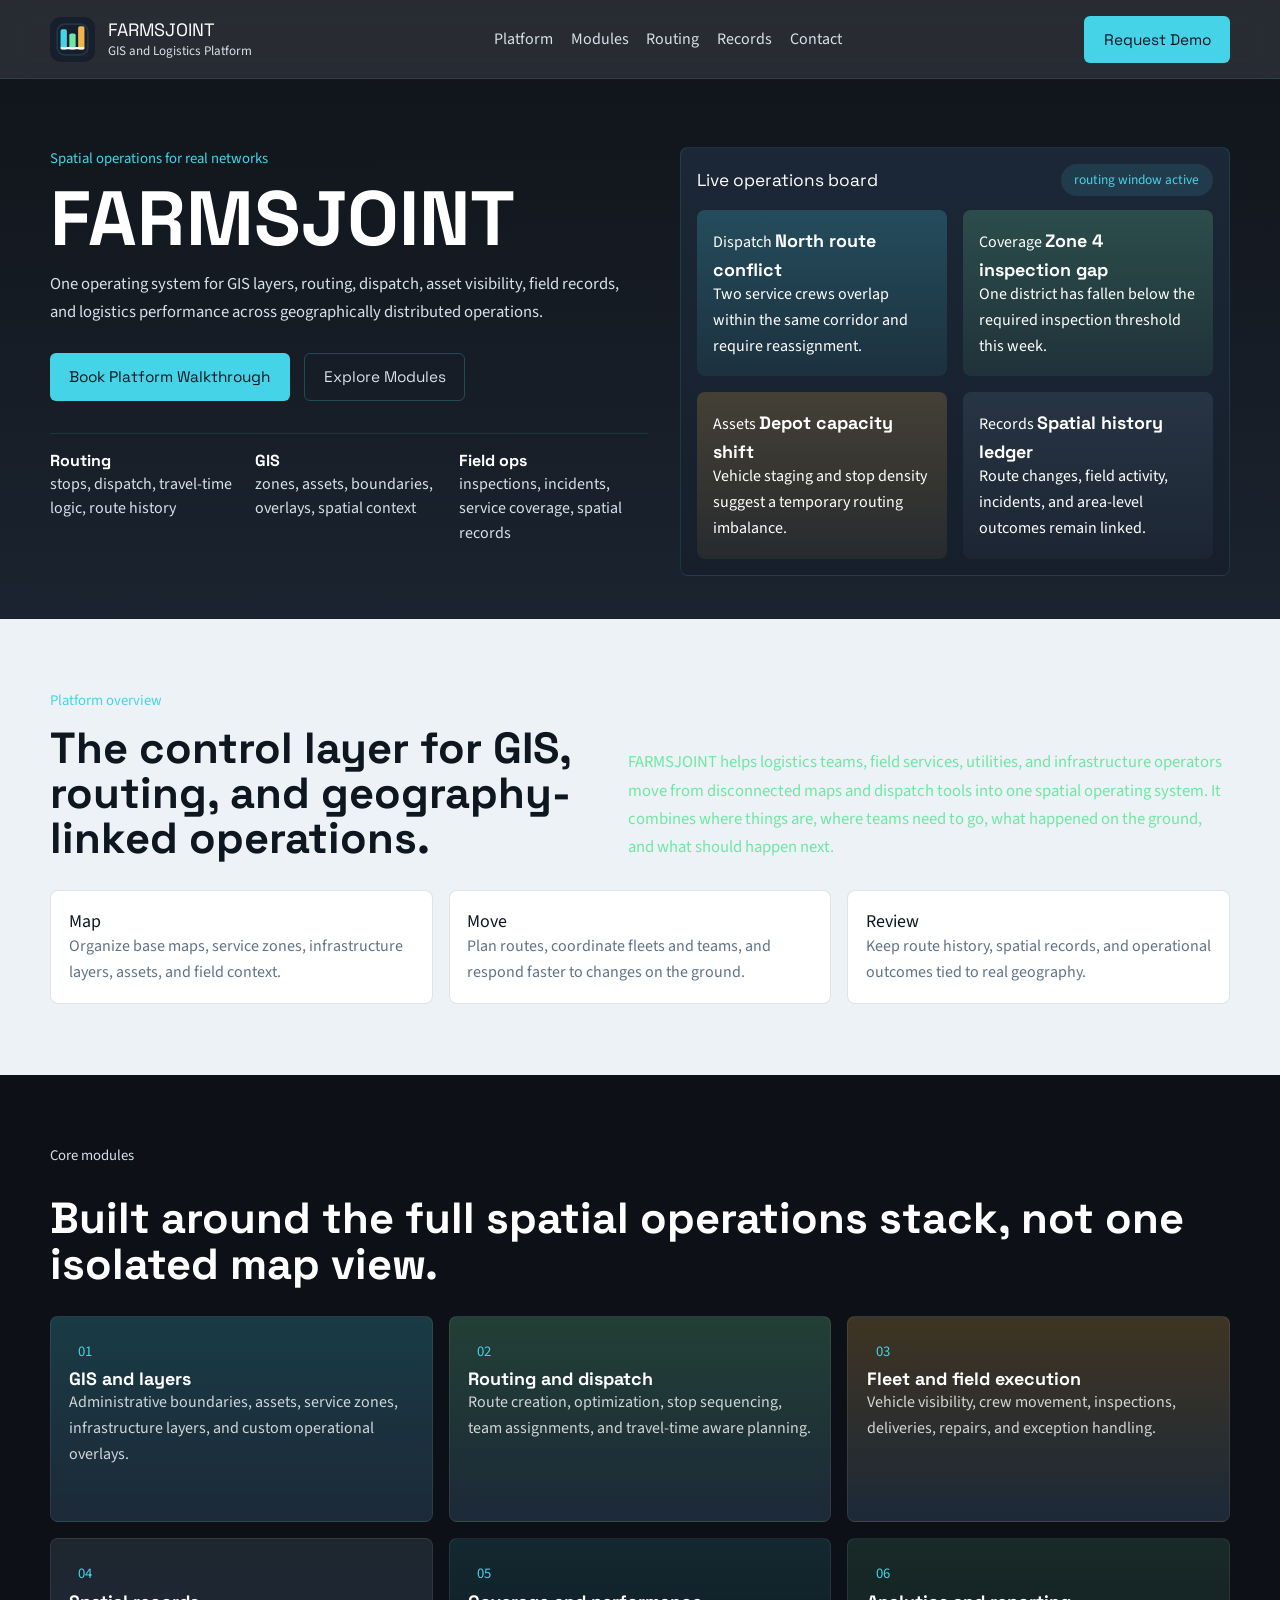
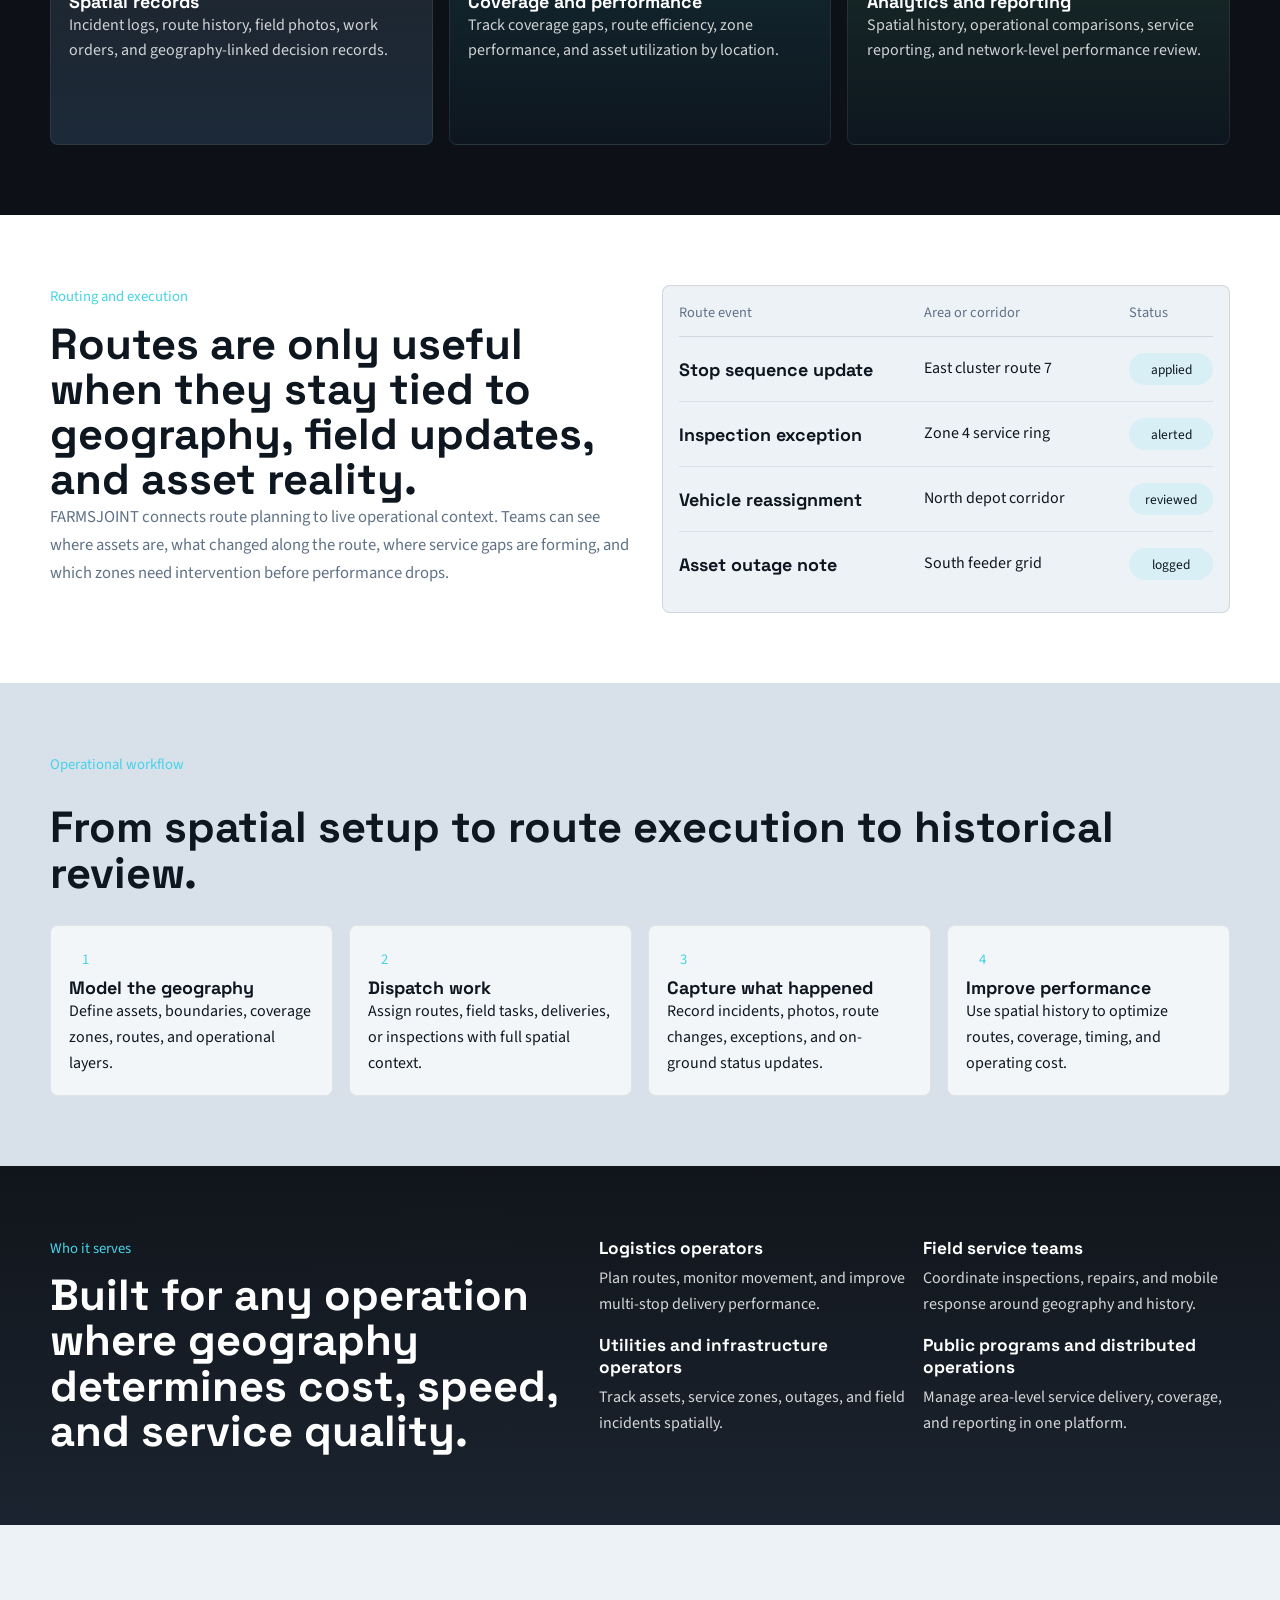
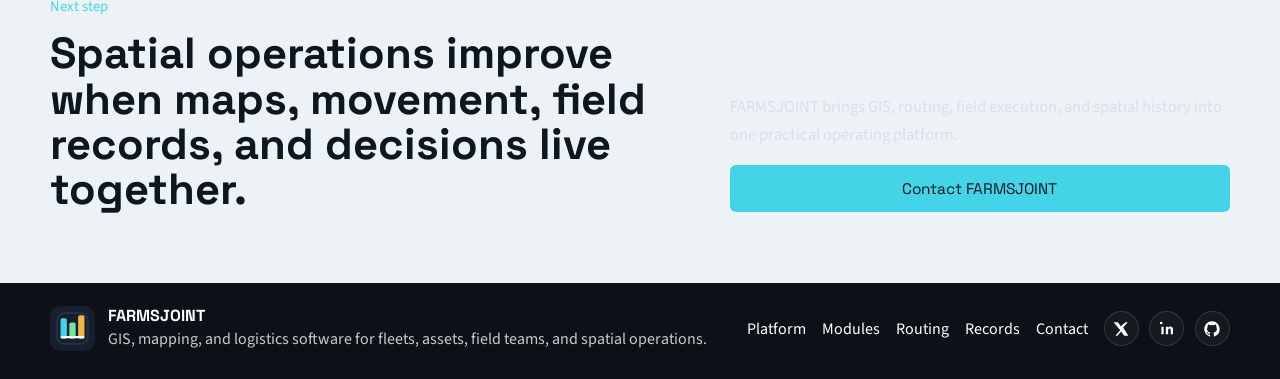
==== commit 1416f606: "Update index.html" ====
--- a/index.html
+++ b/index.html
@@ -3,8 +3,8 @@
 <head>
   <meta charset="UTF-8">
   <meta name="viewport" content="width=device-width, initial-scale=1.0">
-  <meta name="description" content="Apvot is a GIS, mapping, and logistics operations platform for routing, field teams, assets, and spatial analytics.">
-  <title>Apvot | GIS and Logistics Platform</title>
+  <meta name="description" content="FARMSJOINT is a GIS, mapping, and logistics operations platform for routing, field teams, assets, and spatial analytics.">
+  <title>FARMSJOINT | GIS and Logistics Platform</title>
   <link rel="preconnect" href="https://fonts.googleapis.com">
   <link rel="preconnect" href="https://fonts.gstatic.com" crossorigin>
   <link href="https://fonts.googleapis.com/css2?family=Space+Grotesk:wght@500;700&family=Source+Sans+3:wght@400;500;600;700&display=swap" rel="stylesheet">
@@ -14,10 +14,10 @@
 <body>
   <header class="site-header">
     <div class="shell nav-shell">
-      <a class="brand-link" href="/" aria-label="Apvot home">
-        <img class="brand-mark" src="logo-mark.svg" alt="Apvot logo">
+      <a class="brand-link" href="/" aria-label="FARMSJOINT home">
+        <img class="brand-mark" src="logo-mark.svg" alt="FARMSJOINT logo">
         <div class="brand-copy">
-          <span class="brand-name">Apvot</span>
+          <span class="brand-name">FARMSJOINT</span>
           <span class="brand-subtitle">GIS and Logistics Platform</span>
         </div>
       </a>
@@ -37,7 +37,7 @@
       <div class="shell hero-shell">
         <div class="hero-copy">
           <span class="kicker">Spatial operations for real networks</span>
-          <h1>Apvot</h1>
+          <h1>FARMSJOINT</h1>
           <p class="hero-intro">One operating system for GIS layers, routing, dispatch, asset visibility, field records, and logistics performance across geographically distributed operations.</p>
           <div class="hero-actions">
             <a class="button button-solid" href="./contact.html">Book Platform Walkthrough</a>
@@ -96,7 +96,7 @@
           <span class="kicker">Platform overview</span>
           <h2>The control layer for GIS, routing, and geography-linked operations.</h2>
         </div>
-        <p class="section-copy accent-green-copy">Apvot helps logistics teams, field services, utilities, and infrastructure operators move from disconnected maps and dispatch tools into one spatial operating system. It combines where things are, where teams need to go, what happened on the ground, and what should happen next.</p>
+        <p class="section-copy accent-green-copy">FARMSJOINT helps logistics teams, field services, utilities, and infrastructure operators move from disconnected maps and dispatch tools into one spatial operating system. It combines where things are, where teams need to go, what happened on the ground, and what should happen next.</p>
       </div>
       <div class="shell strip-grid">
         <article class="strip-card">
@@ -158,7 +158,7 @@
         <div class="records-copy">
           <span class="kicker">Routing and execution</span>
           <h2>Routes are only useful when they stay tied to geography, field updates, and asset reality.</h2>
-          <p class="section-copy">Apvot connects route planning to live operational context. Teams can see where assets are, what changed along the route, where service gaps are forming, and which zones need intervention before performance drops.</p>
+          <p class="section-copy">FARMSJOINT connects route planning to live operational context. Teams can see where assets are, what changed along the route, where service gaps are forming, and which zones need intervention before performance drops.</p>
         </div>
         <div class="ledger-panel">
           <div class="ledger-head">
@@ -253,8 +253,8 @@
           <h2>Spatial operations improve when maps, movement, field records, and decisions live together.</h2>
         </div>
         <div class="closing-copy">
-          <p class="accent-green-copy">Apvot brings GIS, routing, field execution, and spatial history into one practical operating platform.</p>
-          <a class="button button-solid" href="./contact.html">Contact Apvot</a>
+          <p class="accent-green-copy">FARMSJOINT brings GIS, routing, field execution, and spatial history into one practical operating platform.</p>
+          <a class="button button-solid" href="./contact.html">Contact FARMSJOINT</a>
         </div>
       </div>
     </section>
@@ -263,9 +263,9 @@
   <footer class="site-footer">
     <div class="shell footer-shell">
       <div class="footer-brand">
-        <img class="brand-mark" src="logo-mark.svg" alt="Apvot logo">
+        <img class="brand-mark" src="logo-mark.svg" alt="FARMSJOINT logo">
         <div>
-          <strong>Apvot</strong>
+          <strong>FARMSJOINT</strong>
           <p>GIS, mapping, and logistics software for fleets, assets, field teams, and spatial operations.</p>
         </div>
       </div>
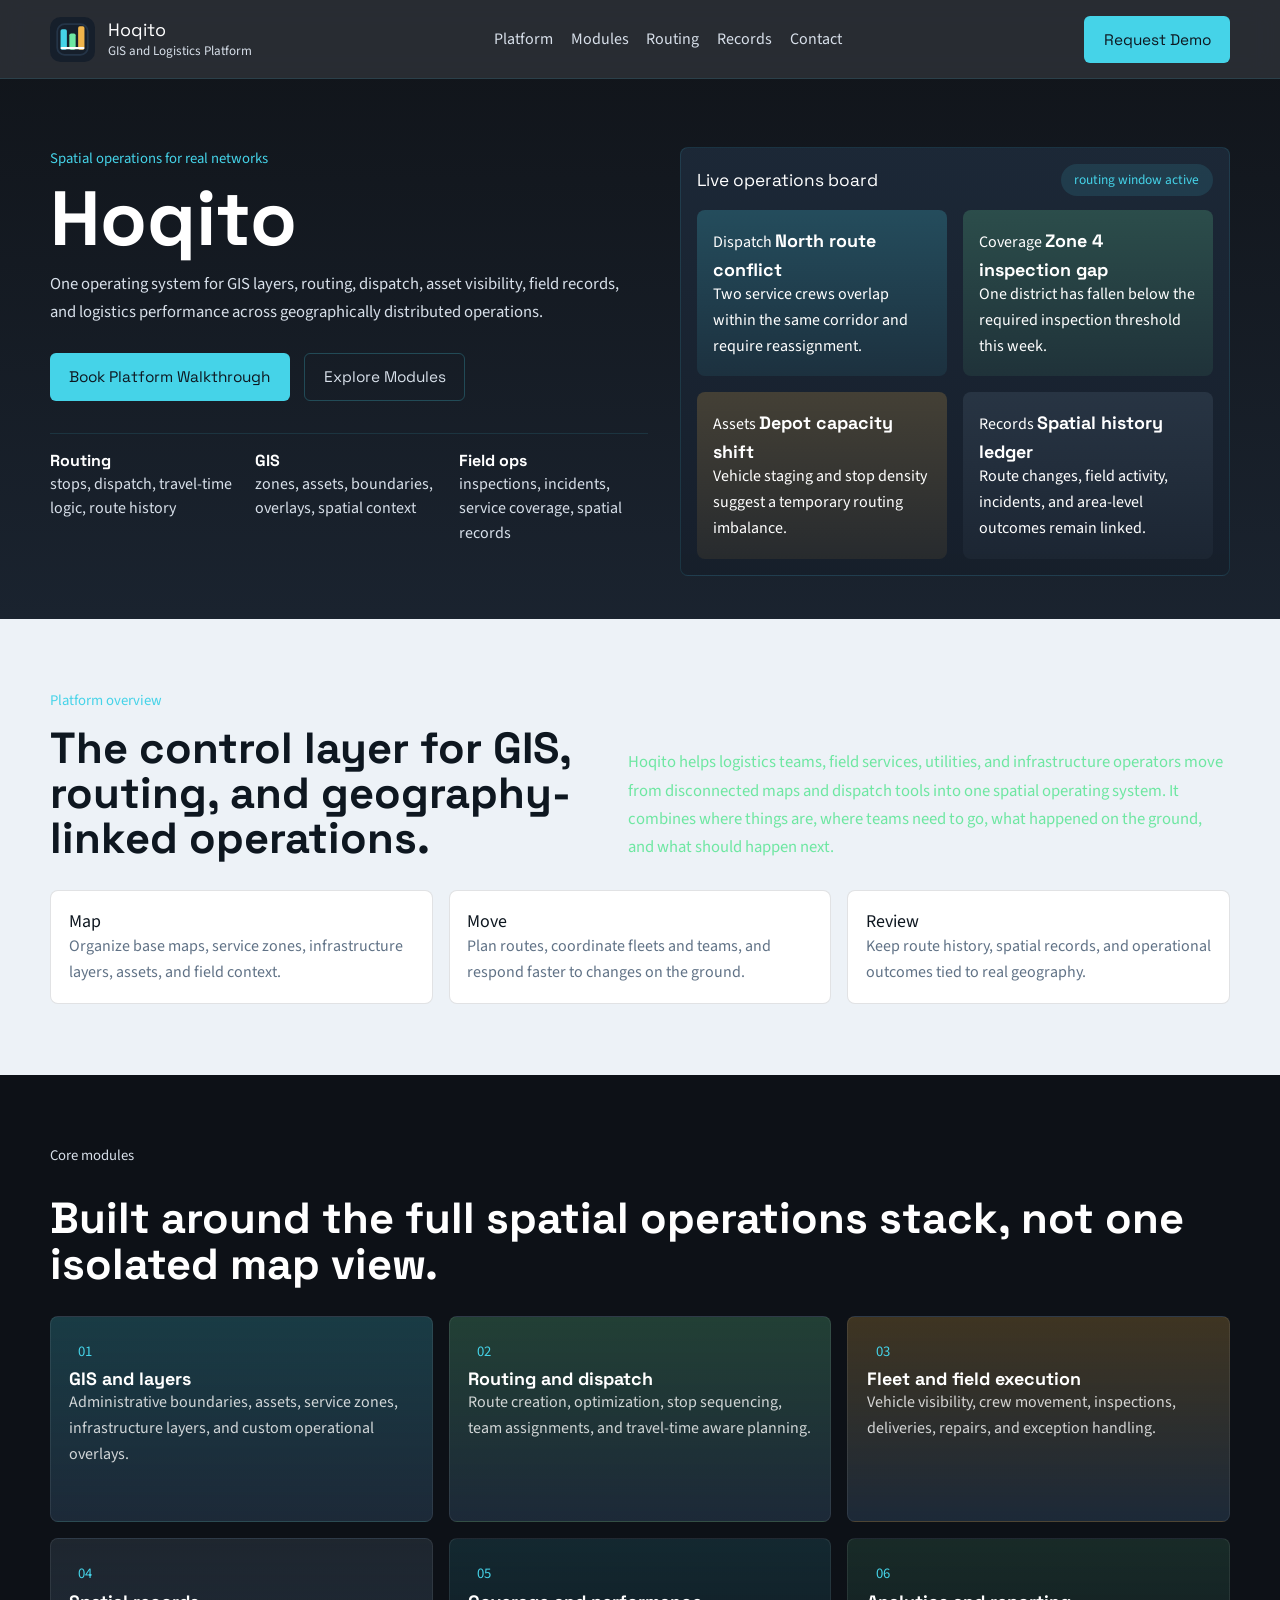
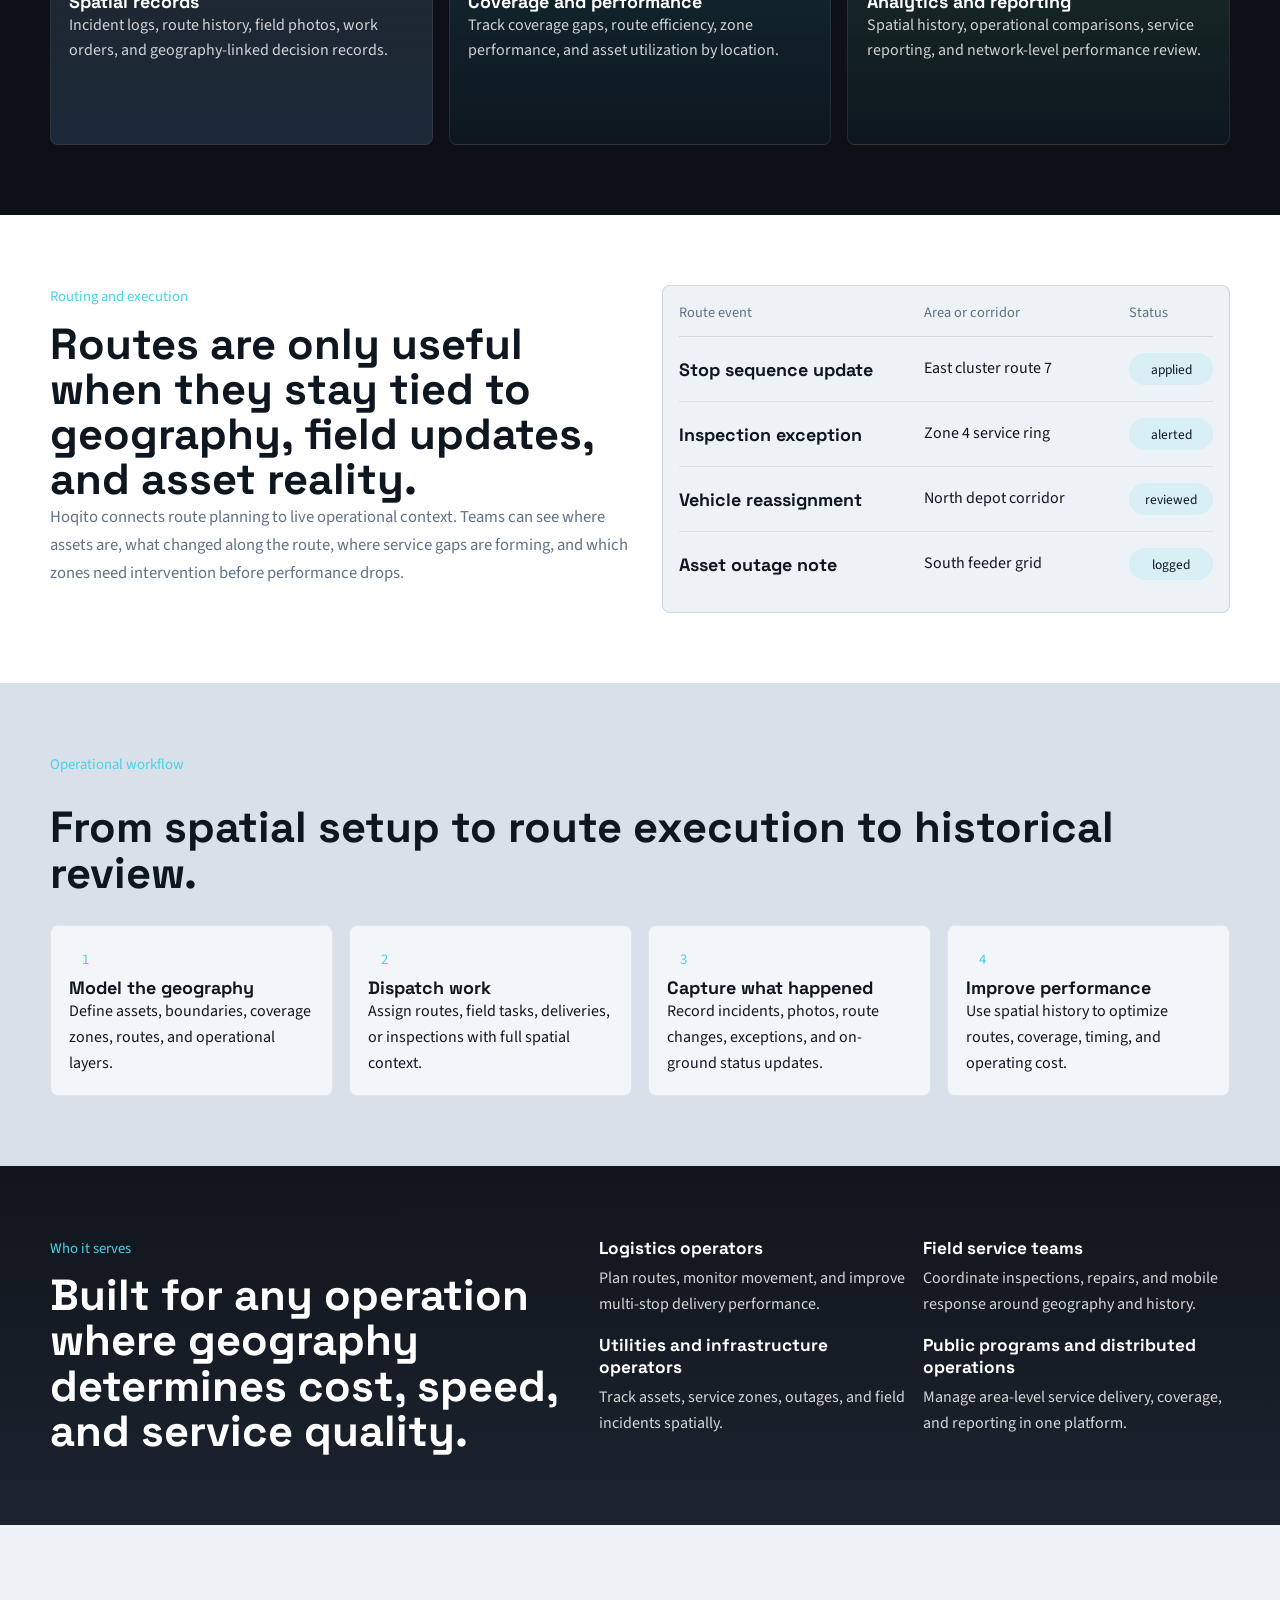
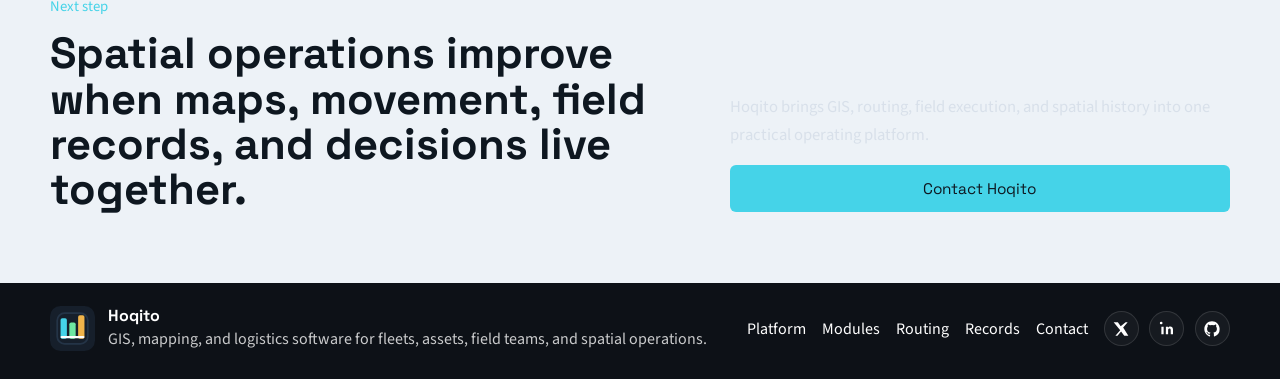
==== commit 1aef9639: "Update index.html" ====
--- a/index.html
+++ b/index.html
@@ -3,8 +3,8 @@
 <head>
   <meta charset="UTF-8">
   <meta name="viewport" content="width=device-width, initial-scale=1.0">
-  <meta name="description" content="FARMSJOINT is a GIS, mapping, and logistics operations platform for routing, field teams, assets, and spatial analytics.">
-  <title>FARMSJOINT | GIS and Logistics Platform</title>
+  <meta name="description" content="Hoqito is a GIS, mapping, and logistics operations platform for routing, field teams, assets, and spatial analytics.">
+  <title>Hoqito | GIS and Logistics Platform</title>
   <link rel="preconnect" href="https://fonts.googleapis.com">
   <link rel="preconnect" href="https://fonts.gstatic.com" crossorigin>
   <link href="https://fonts.googleapis.com/css2?family=Space+Grotesk:wght@500;700&family=Source+Sans+3:wght@400;500;600;700&display=swap" rel="stylesheet">
@@ -14,10 +14,10 @@
 <body>
   <header class="site-header">
     <div class="shell nav-shell">
-      <a class="brand-link" href="/" aria-label="FARMSJOINT home">
-        <img class="brand-mark" src="logo-mark.svg" alt="FARMSJOINT logo">
+      <a class="brand-link" href="/" aria-label="Hoqito home">
+        <img class="brand-mark" src="logo-mark.svg" alt="Hoqito logo">
         <div class="brand-copy">
-          <span class="brand-name">FARMSJOINT</span>
+          <span class="brand-name">Hoqito</span>
           <span class="brand-subtitle">GIS and Logistics Platform</span>
         </div>
       </a>
@@ -37,7 +37,7 @@
       <div class="shell hero-shell">
         <div class="hero-copy">
           <span class="kicker">Spatial operations for real networks</span>
-          <h1>FARMSJOINT</h1>
+          <h1>Hoqito</h1>
           <p class="hero-intro">One operating system for GIS layers, routing, dispatch, asset visibility, field records, and logistics performance across geographically distributed operations.</p>
           <div class="hero-actions">
             <a class="button button-solid" href="./contact.html">Book Platform Walkthrough</a>
@@ -96,7 +96,7 @@
           <span class="kicker">Platform overview</span>
           <h2>The control layer for GIS, routing, and geography-linked operations.</h2>
         </div>
-        <p class="section-copy accent-green-copy">FARMSJOINT helps logistics teams, field services, utilities, and infrastructure operators move from disconnected maps and dispatch tools into one spatial operating system. It combines where things are, where teams need to go, what happened on the ground, and what should happen next.</p>
+        <p class="section-copy accent-green-copy">Hoqito helps logistics teams, field services, utilities, and infrastructure operators move from disconnected maps and dispatch tools into one spatial operating system. It combines where things are, where teams need to go, what happened on the ground, and what should happen next.</p>
       </div>
       <div class="shell strip-grid">
         <article class="strip-card">
@@ -158,7 +158,7 @@
         <div class="records-copy">
           <span class="kicker">Routing and execution</span>
           <h2>Routes are only useful when they stay tied to geography, field updates, and asset reality.</h2>
-          <p class="section-copy">FARMSJOINT connects route planning to live operational context. Teams can see where assets are, what changed along the route, where service gaps are forming, and which zones need intervention before performance drops.</p>
+          <p class="section-copy">Hoqito connects route planning to live operational context. Teams can see where assets are, what changed along the route, where service gaps are forming, and which zones need intervention before performance drops.</p>
         </div>
         <div class="ledger-panel">
           <div class="ledger-head">
@@ -253,8 +253,8 @@
           <h2>Spatial operations improve when maps, movement, field records, and decisions live together.</h2>
         </div>
         <div class="closing-copy">
-          <p class="accent-green-copy">FARMSJOINT brings GIS, routing, field execution, and spatial history into one practical operating platform.</p>
-          <a class="button button-solid" href="./contact.html">Contact FARMSJOINT</a>
+          <p class="accent-green-copy">Hoqito brings GIS, routing, field execution, and spatial history into one practical operating platform.</p>
+          <a class="button button-solid" href="./contact.html">Contact Hoqito</a>
         </div>
       </div>
     </section>
@@ -263,9 +263,9 @@
   <footer class="site-footer">
     <div class="shell footer-shell">
       <div class="footer-brand">
-        <img class="brand-mark" src="logo-mark.svg" alt="FARMSJOINT logo">
+        <img class="brand-mark" src="logo-mark.svg" alt="Hoqito logo">
         <div>
-          <strong>FARMSJOINT</strong>
+          <strong>Hoqito</strong>
           <p>GIS, mapping, and logistics software for fleets, assets, field teams, and spatial operations.</p>
         </div>
       </div>
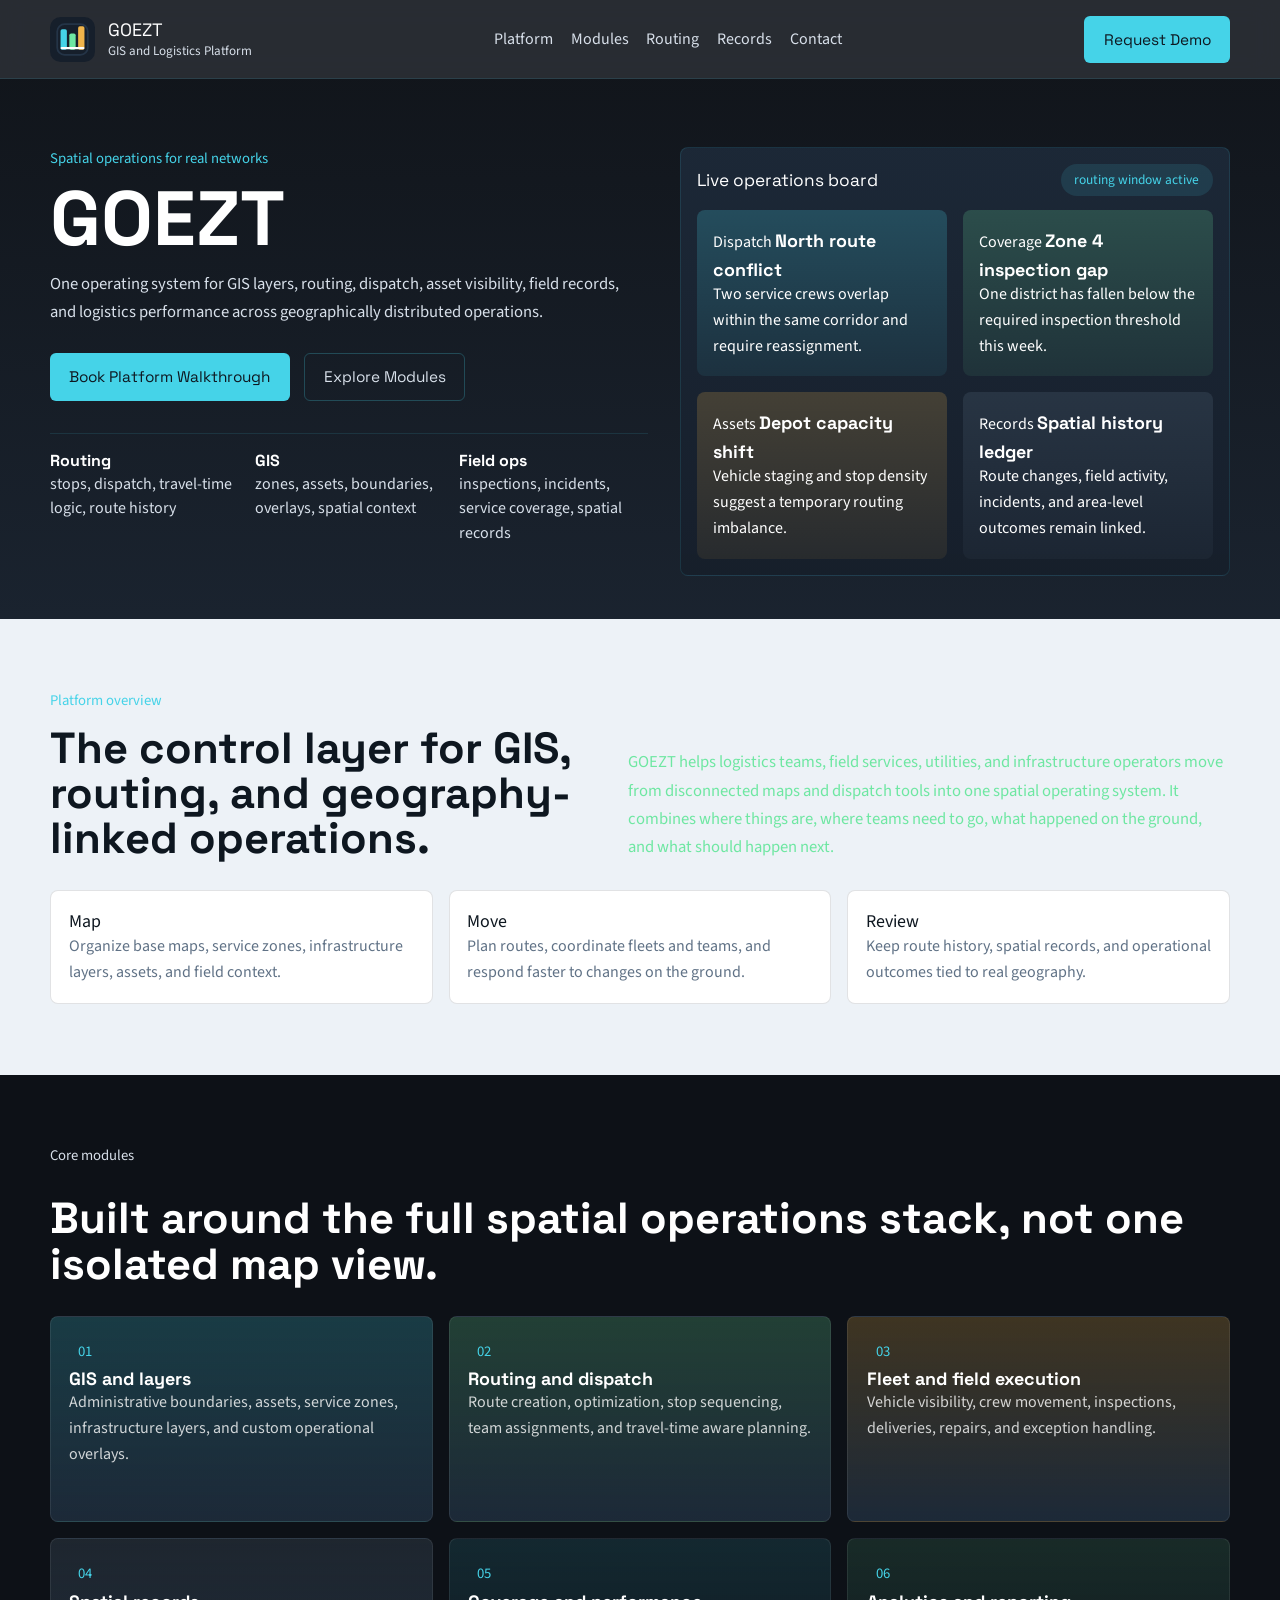
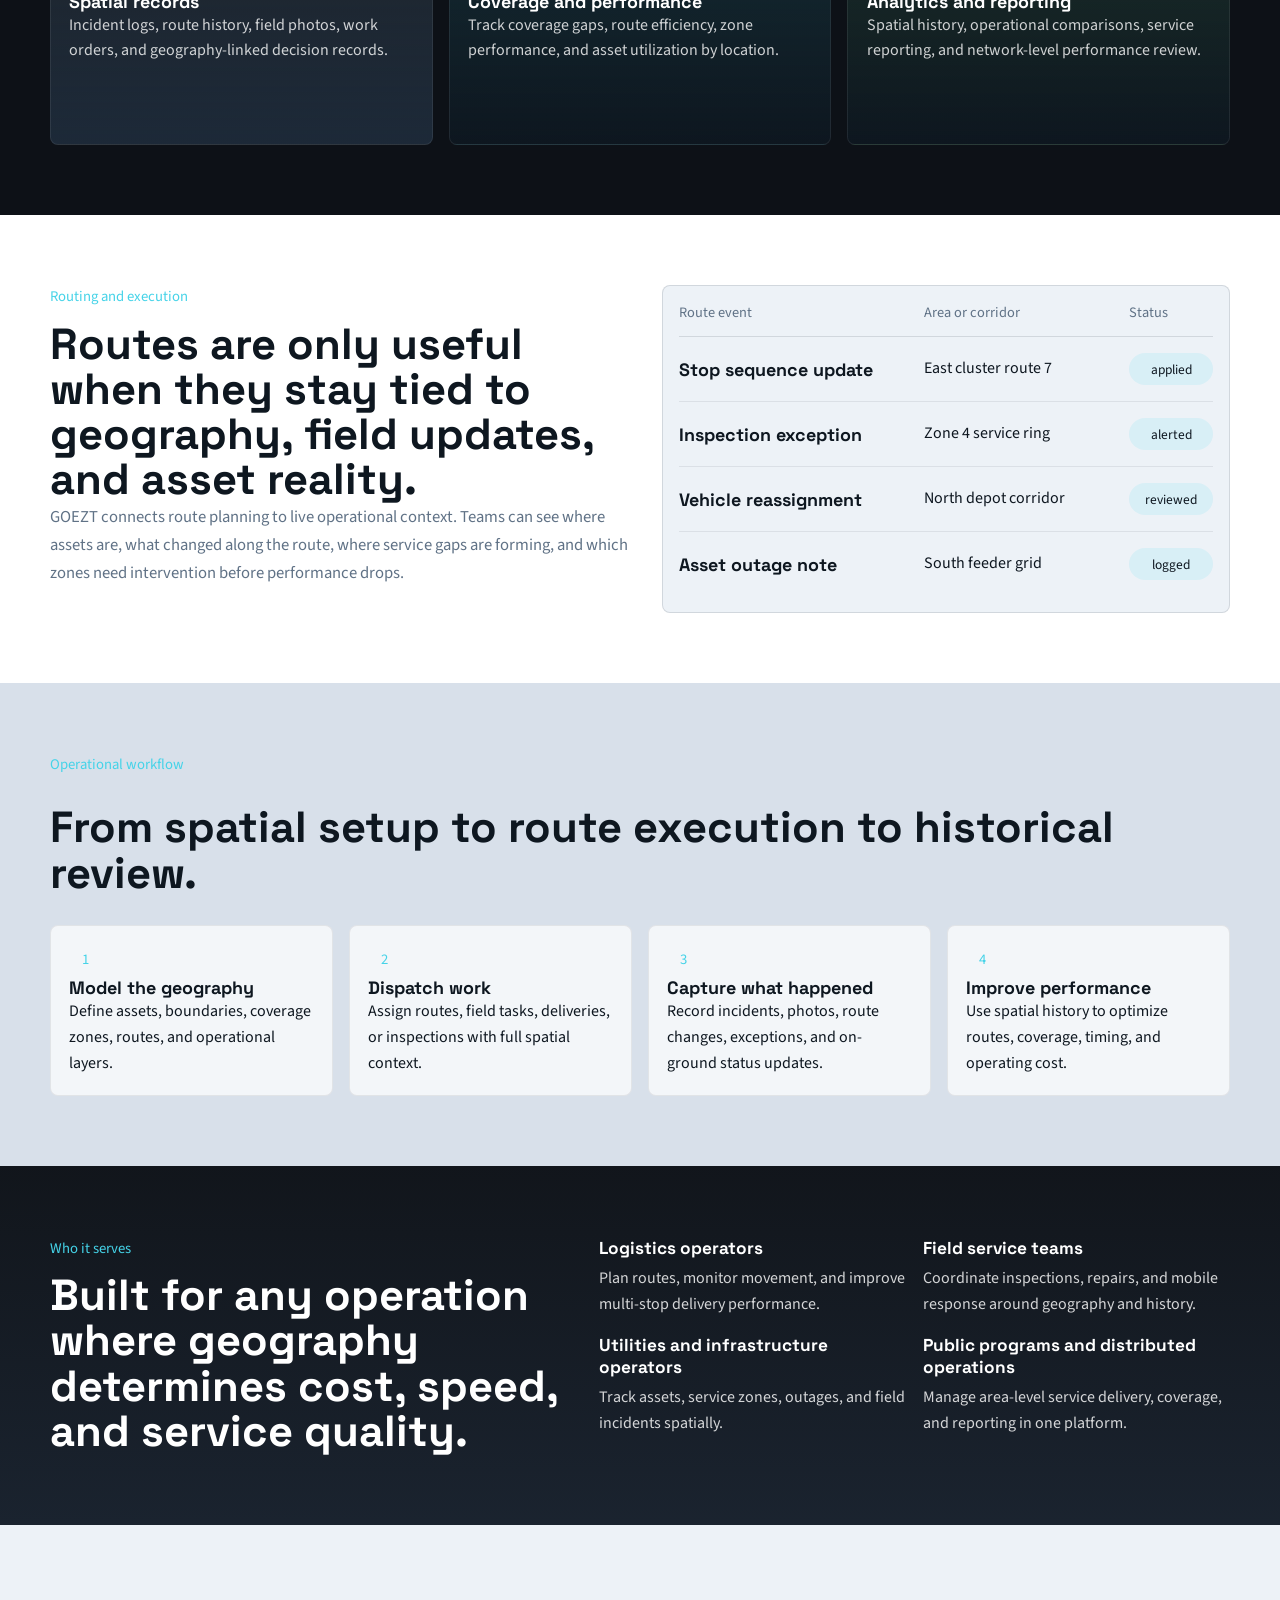
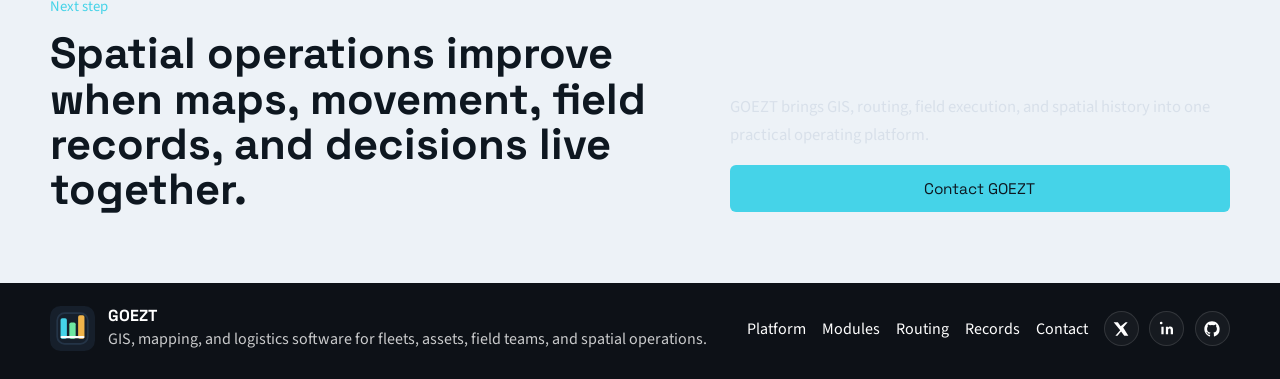
==== commit e2373585: "Update index.html" ====
--- a/index.html
+++ b/index.html
@@ -3,8 +3,8 @@
 <head>
   <meta charset="UTF-8">
   <meta name="viewport" content="width=device-width, initial-scale=1.0">
-  <meta name="description" content="Hoqito is a GIS, mapping, and logistics operations platform for routing, field teams, assets, and spatial analytics.">
-  <title>Hoqito | GIS and Logistics Platform</title>
+  <meta name="description" content="GOEZT is a GIS, mapping, and logistics operations platform for routing, field teams, assets, and spatial analytics.">
+  <title>GOEZT | GIS and Logistics Platform</title>
   <link rel="preconnect" href="https://fonts.googleapis.com">
   <link rel="preconnect" href="https://fonts.gstatic.com" crossorigin>
   <link href="https://fonts.googleapis.com/css2?family=Space+Grotesk:wght@500;700&family=Source+Sans+3:wght@400;500;600;700&display=swap" rel="stylesheet">
@@ -14,10 +14,10 @@
 <body>
   <header class="site-header">
     <div class="shell nav-shell">
-      <a class="brand-link" href="/" aria-label="Hoqito home">
-        <img class="brand-mark" src="logo-mark.svg" alt="Hoqito logo">
+      <a class="brand-link" href="/" aria-label="GOEZT home">
+        <img class="brand-mark" src="logo-mark.svg" alt="GOEZT logo">
         <div class="brand-copy">
-          <span class="brand-name">Hoqito</span>
+          <span class="brand-name">GOEZT</span>
           <span class="brand-subtitle">GIS and Logistics Platform</span>
         </div>
       </a>
@@ -37,7 +37,7 @@
       <div class="shell hero-shell">
         <div class="hero-copy">
           <span class="kicker">Spatial operations for real networks</span>
-          <h1>Hoqito</h1>
+          <h1>GOEZT</h1>
           <p class="hero-intro">One operating system for GIS layers, routing, dispatch, asset visibility, field records, and logistics performance across geographically distributed operations.</p>
           <div class="hero-actions">
             <a class="button button-solid" href="./contact.html">Book Platform Walkthrough</a>
@@ -96,7 +96,7 @@
           <span class="kicker">Platform overview</span>
           <h2>The control layer for GIS, routing, and geography-linked operations.</h2>
         </div>
-        <p class="section-copy accent-green-copy">Hoqito helps logistics teams, field services, utilities, and infrastructure operators move from disconnected maps and dispatch tools into one spatial operating system. It combines where things are, where teams need to go, what happened on the ground, and what should happen next.</p>
+        <p class="section-copy accent-green-copy">GOEZT helps logistics teams, field services, utilities, and infrastructure operators move from disconnected maps and dispatch tools into one spatial operating system. It combines where things are, where teams need to go, what happened on the ground, and what should happen next.</p>
       </div>
       <div class="shell strip-grid">
         <article class="strip-card">
@@ -158,7 +158,7 @@
         <div class="records-copy">
           <span class="kicker">Routing and execution</span>
           <h2>Routes are only useful when they stay tied to geography, field updates, and asset reality.</h2>
-          <p class="section-copy">Hoqito connects route planning to live operational context. Teams can see where assets are, what changed along the route, where service gaps are forming, and which zones need intervention before performance drops.</p>
+          <p class="section-copy">GOEZT connects route planning to live operational context. Teams can see where assets are, what changed along the route, where service gaps are forming, and which zones need intervention before performance drops.</p>
         </div>
         <div class="ledger-panel">
           <div class="ledger-head">
@@ -253,8 +253,8 @@
           <h2>Spatial operations improve when maps, movement, field records, and decisions live together.</h2>
         </div>
         <div class="closing-copy">
-          <p class="accent-green-copy">Hoqito brings GIS, routing, field execution, and spatial history into one practical operating platform.</p>
-          <a class="button button-solid" href="./contact.html">Contact Hoqito</a>
+          <p class="accent-green-copy">GOEZT brings GIS, routing, field execution, and spatial history into one practical operating platform.</p>
+          <a class="button button-solid" href="./contact.html">Contact GOEZT</a>
         </div>
       </div>
     </section>
@@ -263,9 +263,9 @@
   <footer class="site-footer">
     <div class="shell footer-shell">
       <div class="footer-brand">
-        <img class="brand-mark" src="logo-mark.svg" alt="Hoqito logo">
+        <img class="brand-mark" src="logo-mark.svg" alt="GOEZT logo">
         <div>
-          <strong>Hoqito</strong>
+          <strong>GOEZT</strong>
           <p>GIS, mapping, and logistics software for fleets, assets, field teams, and spatial operations.</p>
         </div>
       </div>
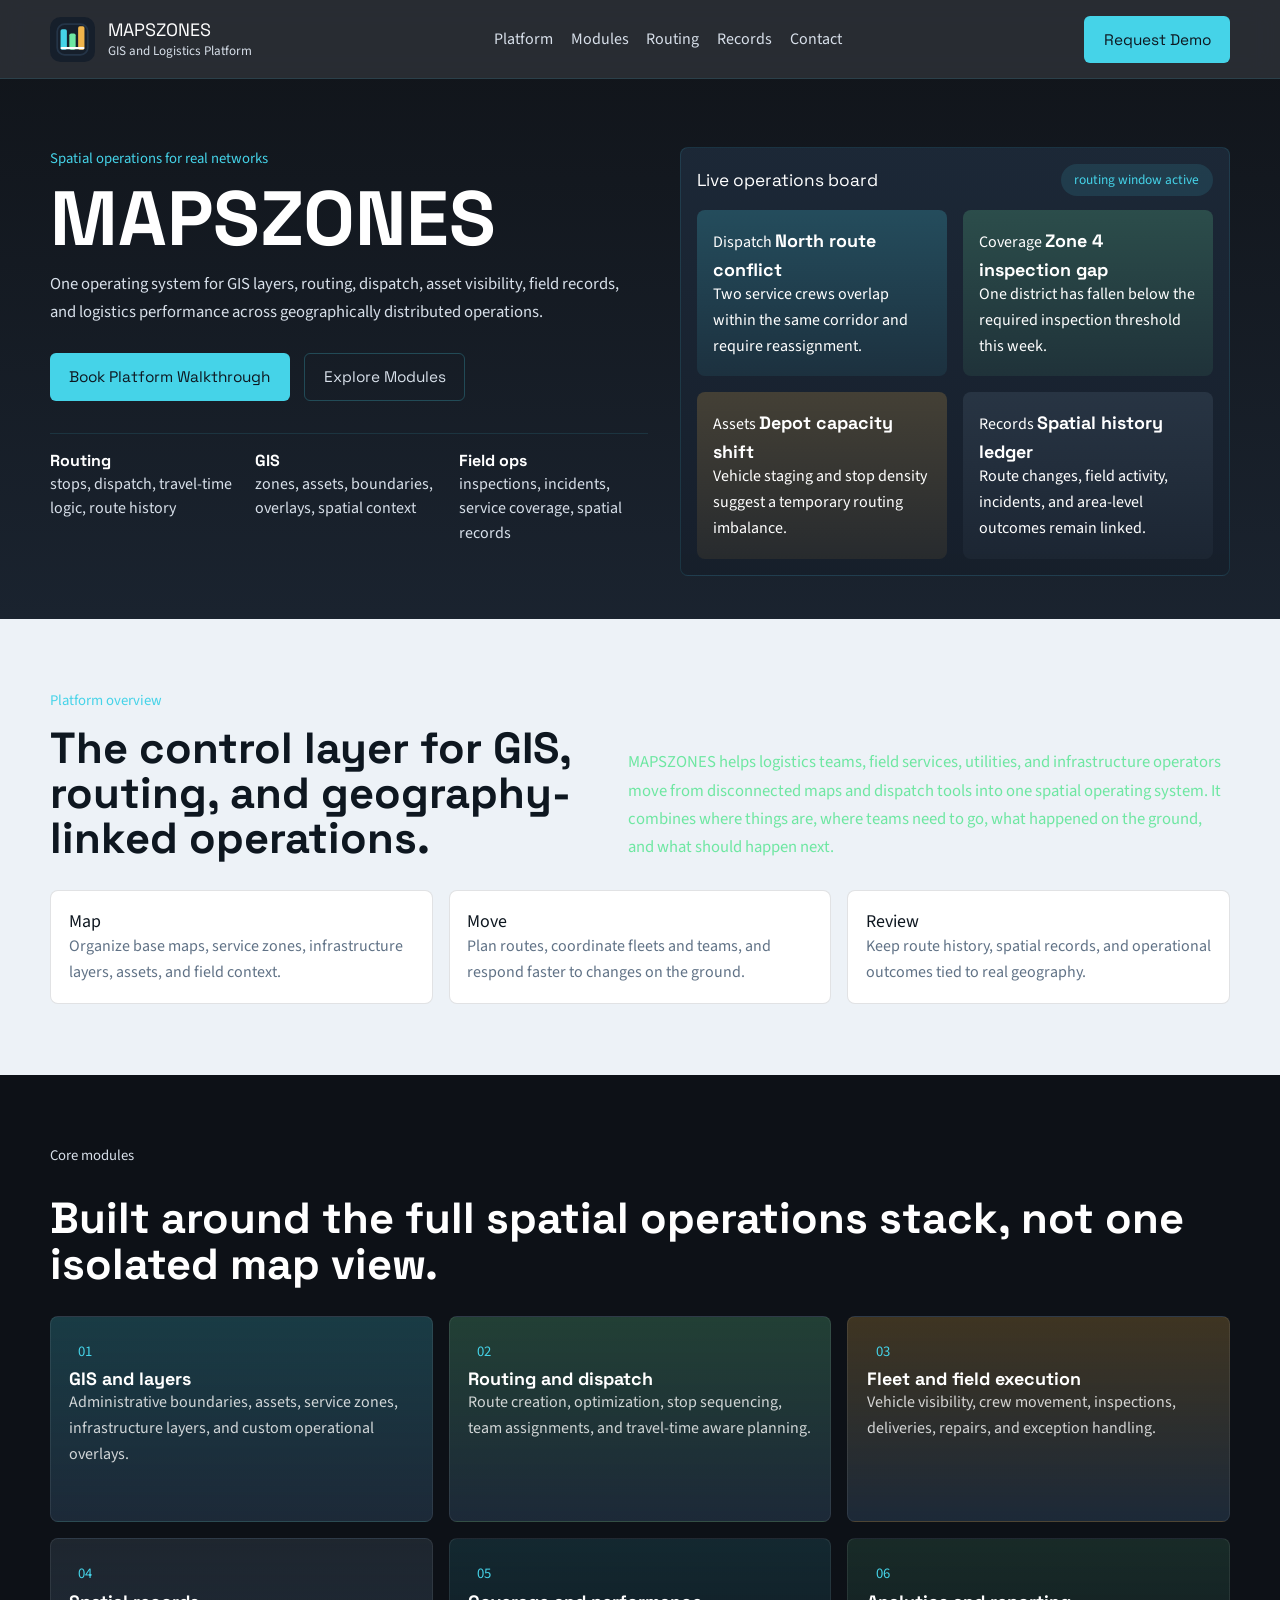
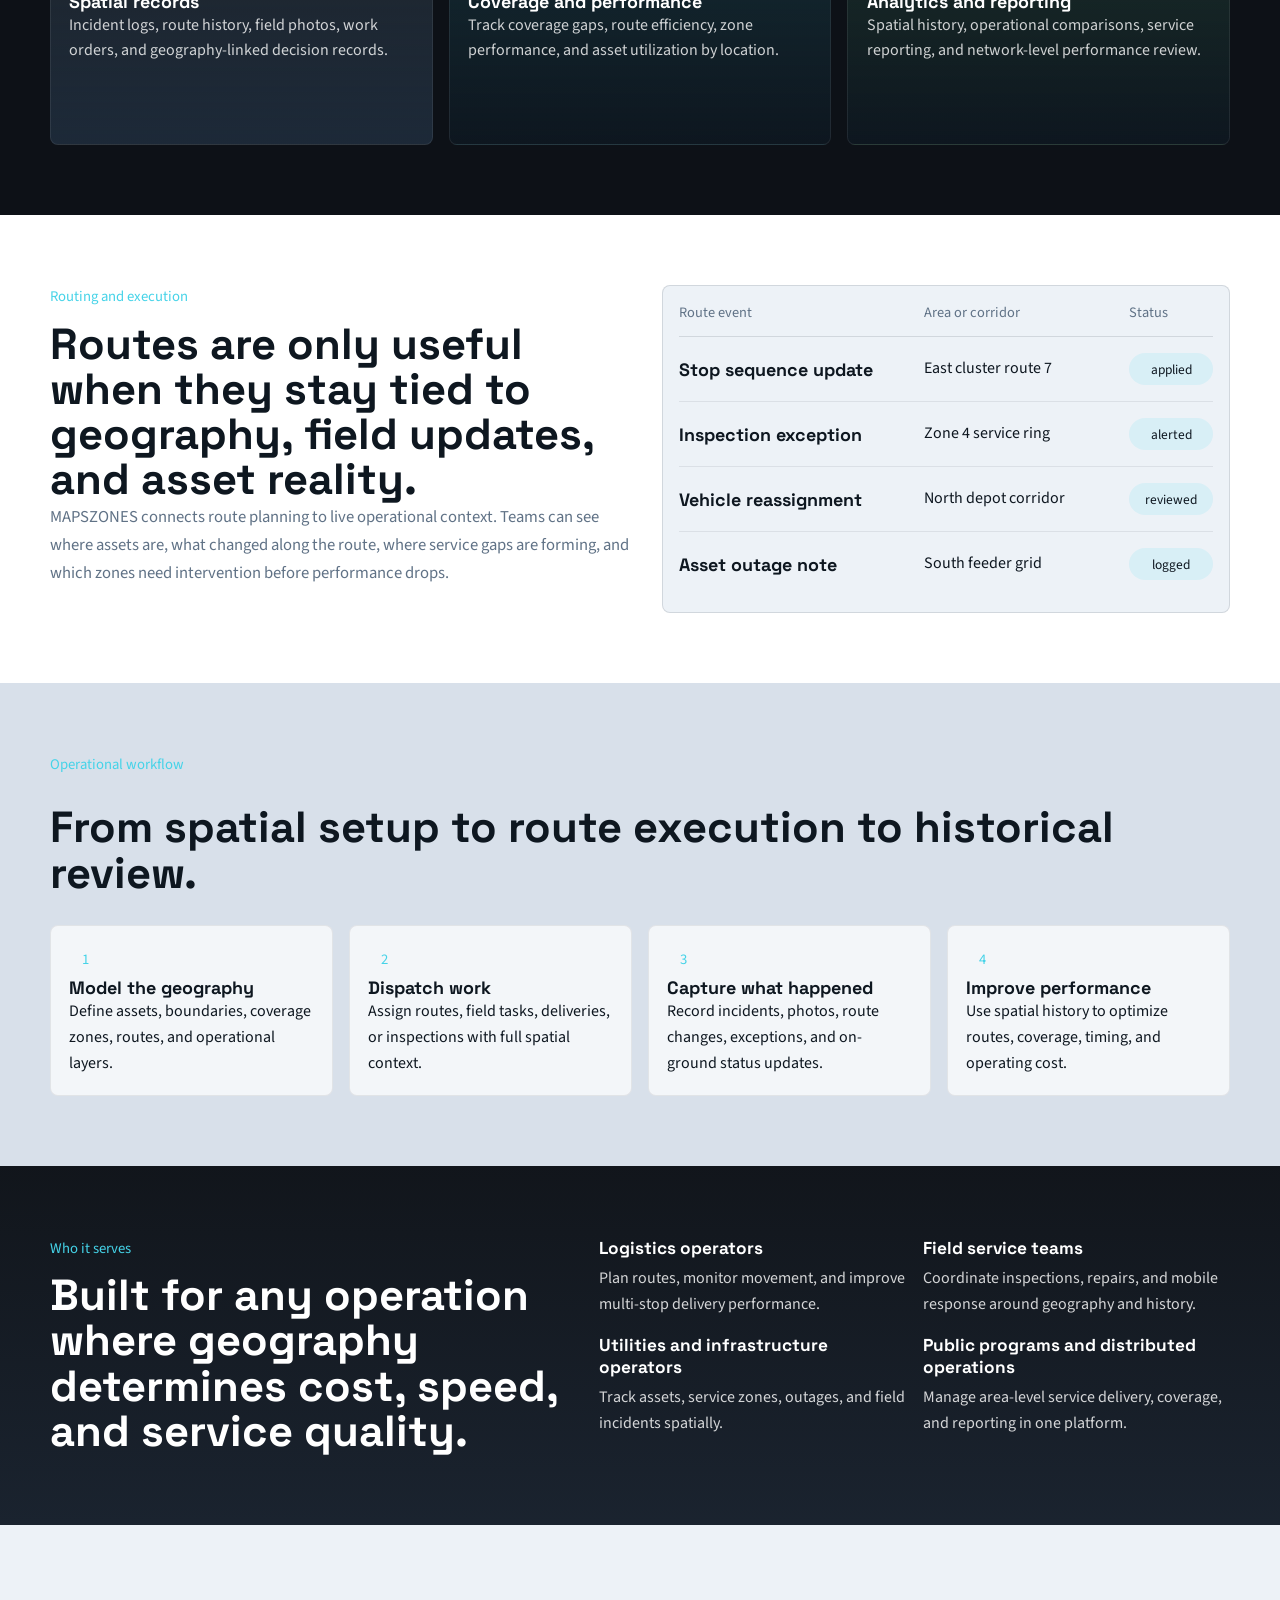
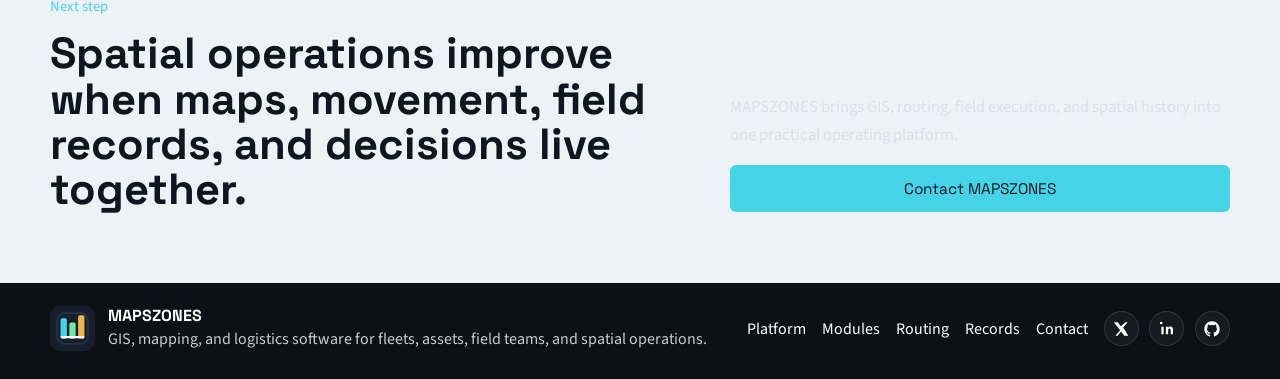
==== commit 598eb6fb: "Update index.html" ====
--- a/index.html
+++ b/index.html
@@ -3,8 +3,8 @@
 <head>
   <meta charset="UTF-8">
   <meta name="viewport" content="width=device-width, initial-scale=1.0">
-  <meta name="description" content="GOEZT is a GIS, mapping, and logistics operations platform for routing, field teams, assets, and spatial analytics.">
-  <title>GOEZT | GIS and Logistics Platform</title>
+  <meta name="description" content="MAPSZONES is a GIS, mapping, and logistics operations platform for routing, field teams, assets, and spatial analytics.">
+  <title>MAPSZONES | GIS and Logistics Platform</title>
   <link rel="preconnect" href="https://fonts.googleapis.com">
   <link rel="preconnect" href="https://fonts.gstatic.com" crossorigin>
   <link href="https://fonts.googleapis.com/css2?family=Space+Grotesk:wght@500;700&family=Source+Sans+3:wght@400;500;600;700&display=swap" rel="stylesheet">
@@ -14,10 +14,10 @@
 <body>
   <header class="site-header">
     <div class="shell nav-shell">
-      <a class="brand-link" href="/" aria-label="GOEZT home">
-        <img class="brand-mark" src="logo-mark.svg" alt="GOEZT logo">
+      <a class="brand-link" href="/" aria-label="MAPSZONES home">
+        <img class="brand-mark" src="logo-mark.svg" alt="MAPSZONES logo">
         <div class="brand-copy">
-          <span class="brand-name">GOEZT</span>
+          <span class="brand-name">MAPSZONES</span>
           <span class="brand-subtitle">GIS and Logistics Platform</span>
         </div>
       </a>
@@ -37,7 +37,7 @@
       <div class="shell hero-shell">
         <div class="hero-copy">
           <span class="kicker">Spatial operations for real networks</span>
-          <h1>GOEZT</h1>
+          <h1>MAPSZONES</h1>
           <p class="hero-intro">One operating system for GIS layers, routing, dispatch, asset visibility, field records, and logistics performance across geographically distributed operations.</p>
           <div class="hero-actions">
             <a class="button button-solid" href="./contact.html">Book Platform Walkthrough</a>
@@ -96,7 +96,7 @@
           <span class="kicker">Platform overview</span>
           <h2>The control layer for GIS, routing, and geography-linked operations.</h2>
         </div>
-        <p class="section-copy accent-green-copy">GOEZT helps logistics teams, field services, utilities, and infrastructure operators move from disconnected maps and dispatch tools into one spatial operating system. It combines where things are, where teams need to go, what happened on the ground, and what should happen next.</p>
+        <p class="section-copy accent-green-copy">MAPSZONES helps logistics teams, field services, utilities, and infrastructure operators move from disconnected maps and dispatch tools into one spatial operating system. It combines where things are, where teams need to go, what happened on the ground, and what should happen next.</p>
       </div>
       <div class="shell strip-grid">
         <article class="strip-card">
@@ -158,7 +158,7 @@
         <div class="records-copy">
           <span class="kicker">Routing and execution</span>
           <h2>Routes are only useful when they stay tied to geography, field updates, and asset reality.</h2>
-          <p class="section-copy">GOEZT connects route planning to live operational context. Teams can see where assets are, what changed along the route, where service gaps are forming, and which zones need intervention before performance drops.</p>
+          <p class="section-copy">MAPSZONES connects route planning to live operational context. Teams can see where assets are, what changed along the route, where service gaps are forming, and which zones need intervention before performance drops.</p>
         </div>
         <div class="ledger-panel">
           <div class="ledger-head">
@@ -253,8 +253,8 @@
           <h2>Spatial operations improve when maps, movement, field records, and decisions live together.</h2>
         </div>
         <div class="closing-copy">
-          <p class="accent-green-copy">GOEZT brings GIS, routing, field execution, and spatial history into one practical operating platform.</p>
-          <a class="button button-solid" href="./contact.html">Contact GOEZT</a>
+          <p class="accent-green-copy">MAPSZONES brings GIS, routing, field execution, and spatial history into one practical operating platform.</p>
+          <a class="button button-solid" href="./contact.html">Contact MAPSZONES</a>
         </div>
       </div>
     </section>
@@ -263,9 +263,9 @@
   <footer class="site-footer">
     <div class="shell footer-shell">
       <div class="footer-brand">
-        <img class="brand-mark" src="logo-mark.svg" alt="GOEZT logo">
+        <img class="brand-mark" src="logo-mark.svg" alt="MAPSZONES logo">
         <div>
-          <strong>GOEZT</strong>
+          <strong>MAPSZONES</strong>
           <p>GIS, mapping, and logistics software for fleets, assets, field teams, and spatial operations.</p>
         </div>
       </div>
